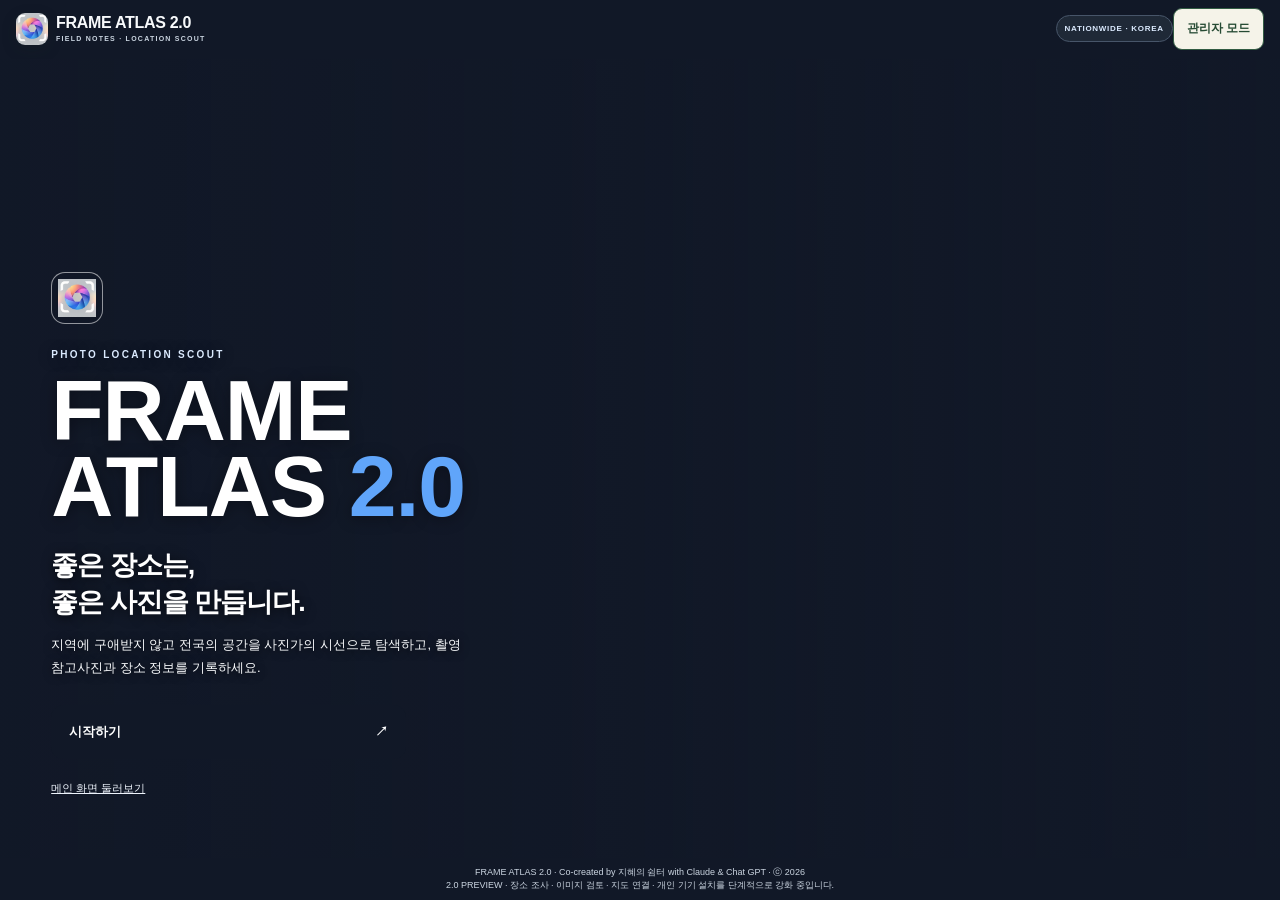
==== v2/index.html @ 1ed964e7 "Bump FRAME ATLAS 2.0 app-shell cache fingerprint" ====
<!doctype html>
<html lang="ko">
<head>
<meta charset="utf-8">
<meta name="viewport" content="width=device-width, initial-scale=1, viewport-fit=cover">
<meta name="theme-color" content="#192a21">
<meta name="description" content="전국 17개 시·도 전문 사진 촬영 장소, 대형 스튜디오·공연장·건축·영상 로케이션 탐색.">
<meta name="app-build" content="20261017-122">
<meta name="mobile-web-app-capable" content="yes">
<meta name="apple-mobile-web-app-capable" content="yes">
<meta name="apple-mobile-web-app-title" content="FRAME ATLAS">
<meta name="apple-mobile-web-app-status-bar-style" content="black-translucent">
<meta name="format-detection" content="telephone=no">
<title>FRAME ATLAS 2.0 · PHOTO LOCATION SCOUT</title>
<link rel="manifest" href="manifest.webmanifest?v=20261017-122">
<link rel="icon" type="image/png" href="icons/atlas-icon-512-20261015-64.png?v=20261017-122">
<link rel="apple-touch-icon" sizes="180x180" href="icons/atlas-icon-180-20261015-64.png?v=20261017-122">
<link rel="preconnect" href="https://cdn.jsdelivr.net"><link rel="stylesheet" href="https://cdn.jsdelivr.net/gh/orioncactus/pretendard/dist/web/static/pretendard.css"><link rel="stylesheet" href="assets/app.css?v=20261017-122">

</head>
<body data-app-view="welcome">
<div class="wrap">
 <header class="head">
  <a class="brandlock" href="#welcome" id="brandHomeBtn" aria-label="FRAME ATLAS 시작 화면">
   <img class="brand-icon" src="icons/atlas-icon-512-20261015-64.png?v=20261017-122" alt="">
   <span class="brand">FRAME ATLAS 2.0 <small>FIELD NOTES · LOCATION SCOUT</small></span>
  </a>
  <div class="head-actions">
   <span class="pill">NATIONWIDE · KOREA</span>
   <button class="btn admin-mode-toggle" id="adminModeBtn" type="button">관리자 모드</button><button class="btn install-btn" id="installAppBtn" type="button">홈 화면에 추가</button>
  </div>
 </header>
<nav class="app-nav" id="appNav" aria-label="주요 화면">
  <button type="button" data-nav-view="home"><span class="nav-icon">⌂</span><span>홈</span></button>
  <button type="button" data-nav-view="map"><span class="nav-icon">⌖</span><span>지도</span></button>
  <button type="button" data-nav-view="favorites"><span class="nav-icon">♡</span><span>저장</span></button>
  <button type="button" data-nav-view="more"><span class="nav-icon">•••</span><span>더보기</span></button>
 </nav>
 
 <section id="homeView" class="landing-view" hidden>
  <div class="landing-eyebrow"><span>FIELD GUIDE / KOREA</span><span>FRAME ATLAS · 2.0</span></div>
  <section class="landing-hero">
   <img id="landingHeroImage" class="landing-hero-photo" data-image-fallback="true" src="" alt="전국 촬영 장소 참고사진">
   <div class="landing-hero-shade"></div>
   <div class="landing-hero-content">
    <div class="landing-kicker"><span class="landing-kicker-dot"></span> PHOTO LOCATION SCOUT</div>
    <h1>좋은 장면은<br>좋은 장소에서 시작됩니다.</h1>
    <p>건축의 선과 빛, 오래된 거리의 질감, 자연이 만드는 여백까지.<br>촬영을 위한 장소와 실제 공간의 사진을 한곳에 모았습니다.</p>
    <div class="landing-hero-actions">
     <button class="landing-primary" id="startBrowseBtn" type="button">촬영 장소 탐색 시작 <span>↗</span></button>
     <button class="landing-secondary" id="homeMapBtn" type="button">장소 지도 열기 <span>⌖</span></button>
    </div>
    <div class="landing-metrics">
     <div><b id="homeCountPlaces">33</b><span>활성 장소</span></div>
     <div><b id="homeCountPhotos">33</b><span>사진 참고자료 있음</span></div>
     <div><b id="homeCountReviewQueue">14</b><span>검토 대기 후보</span></div>
    </div>
   </div>
   <div class="landing-image-caption"><span>01 / SELECTED LOCATION</span><b id="landingHeroCaption">LOCATION ARCHIVE</b></div>
  </section>
  <section class="landing-search-panel">
   <div class="landing-search-copy"><span>START YOUR SCOUT</span><b>어떤 장소를 찾고 계신가요?</b><small>장소명, 지역 또는 촬영 분위기로 찾아보세요.</small></div>
   <div class="landing-search-control"><input id="homeSearchInput" type="search" placeholder="예: 산업건축, 야간, 자연광, 성수동"><button id="homeSearchBtn" type="button">검색 <span>→</span></button></div>
   <div class="landing-region-shortcuts"><button type="button" data-home-region="">전체</button><button type="button" data-home-region="서울">서울</button><button type="button" data-home-region="경기">경기</button><button type="button" data-home-region="인천">인천</button><button type="button" data-home-region="부산">부산</button><button type="button" data-home-region="대구">대구</button><button type="button" data-home-region="대전">대전</button><button type="button" data-home-region="광주">광주</button><button type="button" data-home-region="울산">울산</button><button type="button" data-home-region="세종">세종</button><button type="button" data-home-region="강원">강원</button><button type="button" data-home-region="충북">충북</button><button type="button" data-home-region="충남">충남</button><button type="button" data-home-region="전북">전북</button><button type="button" data-home-region="전남">전남</button><button type="button" data-home-region="경북">경북</button><button type="button" data-home-region="경남">경남</button><button type="button" data-home-region="제주">제주</button></div><div class="landing-add-place-wrap"><button class="btn primary" id="homeAddPlaceBtn" type="button">＋ 장소 신규 등록</button><small>새 장소를 등록한 뒤 상세 항목·사진·출처를 직접 입력할 수 있습니다.</small></div>
  </section>
   <div id="localDraftNotice" class="notice local-draft-notice" role="status" aria-live="polite" hidden></div>
   <section id="newlyAddedSection" class="newly-added-section" aria-labelledby="newlyAddedTitle">
  <div class="newly-added-head"><div><span class="newly-added-kicker">LATEST LOCATIONS</span><h2 id="newlyAddedTitle">새로 추가된 장소</h2><p>최근 등록 순으로 최대 6곳만 표시합니다. 새 장소가 추가되면 가장 오래된 항목은 이 영역에서 자동으로 밀려납니다.</p></div><span class="newly-added-count" id="newlyAddedCount">0곳</span></div>
  <div id="newlyAddedGrid" class="newly-added-grid"><div class="newly-added-empty">새로 등록된 장소를 불러오는 중입니다.</div></div>
 </section>
  <section class="landing-feature-section">
   <div class="landing-section-head"><div><span class="landing-section-kicker">CURATED FOR PHOTOGRAPHY</span><h2>전체 촬영 장소 <span id="homeFeaturedCount">33</span></h2><p>추천순으로 정렬된 모든 등록 장소입니다. 관광 순위가 아니라 사진의 구도와 공간적 개성을 기준으로 선별했습니다.</p></div><button id="seeAllPlacesBtn" type="button">전체 장소 보기 <span>↗</span></button></div>
   <div id="homeFeaturedGrid" class="landing-feature-grid"><div class="landing-empty">장소 사진을 불러오는 중입니다…</div></div>
  </section>
  <section class="home-all-section" id="homeAllLocations">
   <div class="landing-section-head"><div><span class="landing-section-kicker">FULL LOCATION ARCHIVE</span><h2>전체 촬영 장소 <span id="homeAllPlaceCount">33</span></h2><p>추천 장소 외의 등록 장소도 사진을 보고 바로 열어볼 수 있습니다.</p></div><button id="homeAllPlacesBtn" type="button">전체 목록에서 찾기 <span>↗</span></button></div>
   <div class="home-all-controls"><input id="homeAllSearchInput" type="search" class="field" placeholder="여러 검색어: 예) 벽돌 자연광 레트로"><select id="homeAllRegionFilter" class="field" aria-label="전체 장소 지역 필터"><option value="">전국 전체</option><option>서울</option><option>경기</option><option>인천</option></select><select id="homeAllCategoryFilter" class="field" aria-label="전체 장소 공간 유형"><option value="">모든 공간 유형</option><option value="실내">실내</option><option value="실외">실외</option><option value="건축">건축·공간</option><option value="자연">자연·야외</option><option value="스튜디오">스튜디오·공연장</option></select><select id="homeAllMoodFilter" class="field" aria-label="전체 장소 촬영 분위기"><option value="">모든 촬영 분위기</option><option value="자연광">자연광</option><option value="산업적">산업적</option><option value="레트로">레트로</option><option value="미니멀">미니멀</option><option value="도시적">도시적</option><option value="야간">야간</option><option value="드라마틱">드라마틱</option></select></div>
   <div id="homeAllPlacesGrid" class="home-all-places-grid"><div class="landing-empty">전체 장소 목록을 불러오는 중입니다…</div></div>
  </section>
  <section class="curation-review-section">
   <details id="curationReviewDetails">
    <summary><span><b>장소 후보 검토 대기</b><small>사진·장소 일치가 확인되지 않아 일반 추천 목록에서 잠정 보류한 기록</small></span><span class="review-count"><b id="reviewQueueCount">14</b>건 <span>＋</span></span></summary>
    <p class="review-queue-intro">아래 장소는 삭제하지 않고 별도 보관했습니다. 실제 장소와 일치하는 사진, 예술적·디자인적 구도, 촬영 가능한 범위를 확인한 뒤 활성 장소로 다시 등록합니다. 검토 대기 항목은 활성 장소 수와 랜덤 대표사진에서 제외됩니다.</p>
    <div id="reviewQueueGrid" class="review-queue-grid"><div class="landing-empty">검토 대기 목록을 불러오는 중입니다…</div></div>
   </details>
  </section>
  <div class="landing-bottomline"><span>FRAME ATLAS / FIELD NOTES</span><span>NATIONWIDE · KOREA</span></div>
 </section>
 <section id="workspaceView" hidden>
  <div class="worktopline-spacer"></div>
<section class="intro catalog-intro">
  <div class="intro-copy">
   <p class="eyebrow">LOCATION ARCHIVE / FIELD SCOUTING</p>
   <h1 id="workspaceTitle">촬영 장소 아카이브</h1>
   <p>실제 장소 사진과 촬영 관점의 정보를 살펴보고, 가장 적합한 사진을 직접 선택하세요.</p>
   <div class="hero-tags"><span>SEOUL</span><span>GYEONGGI</span><span>INCHEON</span><span>INDOOR / OUTDOOR</span></div>
  </div>
  <div class="stats">
   <div class="stat"><b id="countAll">0</b><span>장소 후보</span></div>
   <div class="stat"><b id="countNoImage">0</b><span>대표사진 선택 필요</span></div>
   <div class="stat"><b id="countReview">0</b><span>대체 사진 후보</span></div>
  </div>
 </section>
 


 <div class="notice"><span class="notice-mark">◎</span><div><b>장소 사진 우선</b><br>목록의 사진은 실제 촬영 장소를 파악하기 위한 참고 이미지입니다. 사진 속 건축 형태·간판·주변 구조가 등록 장소와 일치하는지 확인하고, 맞지 않으면 다른 후보로 바꾸세요.</div></div>
 <div class="worktopline"><button class="btn home-return" id="goHomeBtn" type="button">← 메인 화면</button><span>PHOTO LOCATION WORKSPACE <i>LOCATION ARCHIVE</i></span><span id="saveStatus" class="tagline">불러오는 중…</span></div>
 <div class="workspace-admin-entry"><span id="adminModeState" class="tagline">편집·사진등록·삭제·게시 기능은 잠겨 있습니다.</span></div>
 <section id="adminPanel" class="admin-panel" hidden>
  <div class="admin-panel-head"><div><b>관리자 작업 도구</b><small>일반 사용 화면에서는 숨겨집니다. 수정·삭제·사진 등록·게시가 필요할 때만 사용하세요.</small></div><span class="admin-mode-status">PASSWORD LOCK</span></div>
  <div class="admin-primary-tools">
   <div><button class="btn primary" id="addPlaceBtn" type="button">＋ 새 장소 등록</button><small>기존 상세 항목 형식의 입력 화면을 엽니다.</small></div>
   <div><button class="btn" id="nextUnphotographedBtn" type="button">사진 확인이 필요한 장소</button><small>대표사진 후보를 확인해야 하는 장소로 이동합니다.</small></div>
   <div><button class="btn" id="exportBtn" type="button">안전 백업 내보내기</button><small>현재 기기의 카탈로그를 JSON 파일로 저장합니다.</small></div>
   <div><button class="btn orange" id="publishBtn" type="button">GitHub 동기화·게시</button><small>다른 기기의 추가·수정 자료와 병합해 공통 카탈로그에 저장합니다.</small></div>
  </div>
  <details class="admin-advanced-tools">
   <summary>고급 도구 (사진 일괄 검색 · 백업 가져오기 · 기본자료 다시 읽기)</summary>
   <p class="tiny">일괄 검색은 외부 이미지 후보를 수집하며 즉시 대표사진으로 승인하지 않습니다. 백업 가져오기와 기본자료 다시 읽기는 현재 기기 자료를 바꿀 수 있습니다.</p>
   <div class="toolbar">
    <button class="btn" id="batchSearchA" type="button">A급 장소 사진 일괄검색</button>
    <button class="btn" id="batchSearchAll" type="button">전체 장소 사진 일괄검색</button>
    <label class="btn filelabel">JSON 백업 가져오기<input id="importInput" type="file" accept=".json,application/json"></label>
    <button class="btn" id="reloadBtn" type="button">배포된 기본자료 다시 읽기</button>
   </div>
  </details>
  <div id="batchStatus" class="statusbar hidden"></div>
 </section>
 <div class="searchbar">
  <div class="filters">
   <input id="query" class="field" placeholder="여러 검색어를 띄어쓰기: 벽돌 자연광 레트로">
   <select id="regionFilter" class="field"><option value="">전국 전체</option><option>서울</option><option>경기</option><option>인천</option></select>
   <select id="categoryFilter" class="field" aria-label="촬영 공간 유형"><option value="">모든 공간 유형</option><option value="실내">실내</option><option value="실외">실외</option><option value="건축">건축·공간</option><option value="자연">자연·야외</option><option value="스튜디오">스튜디오·공연장</option></select>
   <select id="moodFilter" class="field" aria-label="촬영 분위기"><option value="">모든 촬영 분위기</option><option value="자연광">자연광</option><option value="산업적">산업적</option><option value="레트로">레트로</option><option value="미니멀">미니멀</option><option value="도시적">도시적</option><option value="야간">야간</option><option value="드라마틱">드라마틱</option></select>
   <select id="imageFilter" class="field"><option value="">모든 사진 상태</option><option value="none">사진 없음</option><option value="review">다른 사진 후보 있음</option><option value="ready">대표사진 선택됨</option></select>
  </div>
 </div>
 <main class="workspace">
  <section class="panel">
   <div class="panelhead"><h2>장소 후보 목록</h2><span id="listCount">0곳</span></div>
   <div id="placeList" class="list"><div class="empty">장소자료를 불러오는 중입니다.</div></div>
  </section>
  <section class="panel">
   <div class="panelhead"><h2>장소 정보 · 이미지 연구</h2><span id="selectedMeta">장소를 선택하세요</span></div>
   <div id="detail" class="detail"><div class="empty">장소를 선택하면 대표사진 변경과 지도·촬영 정보를 확인할 수 있습니다.</div></div>
  </section>
 </main>

 </section>
 
 
 <section id="welcomeView" class="welcome-screen" hidden>
  <div class="welcome-photo-layer"><img id="welcomeHeroImage" data-image-fallback="true" src="" alt="" referrerpolicy="no-referrer"><div class="welcome-photo-shade"></div></div>
  <div class="welcome-content"><div class="welcome-logo-mark" aria-label="FRAME ATLAS 아이콘"><img src="icons/atlas-icon-512-20261015-64.png?v=20261017-122" alt=""></div><p class="welcome-kicker">PHOTO LOCATION SCOUT</p><h1>FRAME<br>ATLAS <span>2.0</span></h1><p class="welcome-tagline">좋은 장소는,<br>좋은 사진을 만듭니다.</p><p class="welcome-copy">지역에 구애받지 않고 전국의 공간을 사진가의 시선으로 탐색하고, 촬영 참고사진과 장소 정보를 기록하세요.</p><button class="welcome-start" id="welcomeStartBtn" type="button">시작하기 <span>↗</span></button><button class="welcome-secondary" id="welcomeHomeBtn" type="button">메인 화면 둘러보기</button></div>
 </section>
 <section id="mapView" class="app-screen" hidden>
  <div class="screen-heading"><div><p class="eyebrow">EXPLORE / NAVIGATION</p><h1>지도 보기</h1><p>장소를 선택하면 해당 장소의 지도 검색으로 이동합니다.</p></div><span class="screen-count" id="mapCount">34곳</span></div>
  <div class="screen-filter-row"><select id="mapRegionFilter" class="field" aria-label="지도 지역 필터"><option value="">전국 전체</option><option>서울</option><option>경기</option><option>인천</option></select><select id="mapAccessFilter" class="field" aria-label="촬영 조건 필터"><option value="">모든 장소</option><option value="verified">촬영 조건 근거 있음</option><option value="unknown">사전 확인 필요</option><option value="closed">운영 종료·휴관 확인</option></select></div>
  <div class="map-layout"><div class="map-frame-wrap"><div id="mapFrame" class="map-choose-panel"><div class="map-choose-mark">⌖</div><b>지도 서비스 선택</b><p>지도는 새 팝업에서 네이버 지도 또는 티맵으로 엽니다.</p><div class="map-choose-actions"><button type="button" class="btn primary" id="mapScreenMapBtn">지도 보기</button><button type="button" class="btn orange" id="mapScreenRouteBtn">길찾기</button></div></div><div class="map-frame-caption"><b id="mapPlaceTitle">전국 촬영 장소</b><span id="mapPlaceCaption">목록에서 장소를 선택하세요.</span></div></div><aside class="map-place-panel"><div class="panelhead"><h2>지도에서 확인할 장소</h2><span id="mapListCount">42곳</span></div><div id="mapPlaceList" class="map-place-list"></div></aside></div>
 </section>
 <section id="photosView" class="app-screen" hidden>
  <div class="screen-heading"><div><p class="eyebrow">PHOTO CANDIDATES / REVIEW</p><h1>사진 후보</h1><p>장소별 사진을 비교하고, 실제 장소와 맞는 사진을 대표사진으로 지정하세요.</p></div><span class="screen-count" id="photoCandidateCount">0장</span></div>
<div class="photo-category-tabs" role="group" aria-label="사진 종류"><button type="button" data-photo-category="all" class="active" aria-pressed="true">전체</button><button type="button" data-photo-category="portrait" aria-pressed="false">인물</button><button type="button" data-photo-category="landscape" aria-pressed="false">풍경</button><button type="button" data-photo-category="architecture" aria-pressed="false">건축</button></div>
  <div class="screen-filter-row"><input id="photosSearchInput" class="field" type="search" placeholder="장소명·지역·사진 설명 검색"><select id="photosMatchFilter" class="field" aria-label="사진 일치 필터"><option value="">모든 후보</option><option value="confirmed">장소 일치 확인됨</option><option value="unverified">일치 여부 확인 필요</option><option value="mismatch">다른 장소 사진</option></select></div>
  <div id="photosGrid" class="photos-grid"><div class="landing-empty">사진 후보를 불러오는 중입니다…</div></div>
 </section>
 <section id="analysisView" class="app-screen" hidden>
  <div class="screen-heading"><div><p class="eyebrow">SCOUTING SCORE / ANALYSIS</p><h1>촬영 분석</h1><p>관광 인지도가 아니라 조형성·구도·빛·에디토리얼 활용도를 기준으로 비교합니다.</p></div><span class="screen-count" id="analysisCount">34곳</span></div>
  <div class="screen-filter-row"><input id="analysisSearchInput" class="field" type="search" placeholder="장소명·지역 검색"><select id="analysisRegionFilter" class="field" aria-label="분석 지역 필터"><option value="">모든 지역</option><option>서울</option><option>경기</option><option>인천</option></select></div><div id="analysisGrid" class="analysis-grid"></div>
 </section>
 <section id="moreView" class="app-screen" hidden>
  <div class="more-profile"><div class="more-avatar">FA</div><div><p class="eyebrow">YOUR FIELD ATLAS</p><h1>FRAME ATLAS</h1><p>사진으로 만나는 특별한 공간</p></div><span class="more-premium">PERSONAL</span></div>
  <div class="screen-heading more-heading"><div><p class="eyebrow">LIBRARY / SETTINGS</p><h2>마이페이지</h2><p>저장한 장소, 사진 후보와 백업을 관리합니다.</p></div></div>
  <div class="more-menu-grid">
   <button type="button" data-more-action="archive"><span class="more-icon">▤</span><span><b>전체 촬영 장소</b><small>등록된 장소 탐색</small></span><span class="more-arrow">›</span></button>
   <button type="button" data-more-action="favorites"><span class="more-icon">♡</span><span><b>내 저장 장소</b><small><span id="moreFavoriteCount">0</span>곳 즐겨찾기</small></span><span class="more-arrow">›</span></button>
   <button type="button" data-more-action="analysis"><span class="more-icon">◌</span><span><b>촬영 분석</b><small>사진적 잠재력 비교</small></span><span class="more-arrow">›</span></button>
   <button type="button" data-more-action="photos"><span class="more-icon">▧</span><span><b>내 갤러리</b><small>사진 후보 선택·교체·삭제</small></span><span class="more-arrow">›</span></button>
   <button type="button" data-more-action="export"><span class="more-icon">⇩</span><span><b>백업 내보내기</b><small>현재 카탈로그 JSON 저장</small></span><span class="more-arrow">›</span></button>
   <button type="button" data-more-action="import"><span class="more-icon">⇧</span><span><b>백업 가져오기</b><small>JSON 백업 불러오기</small></span><span class="more-arrow">›</span></button>
   <button type="button" data-more-action="settings"><span class="more-icon">⚙</span><span><b>설정</b><small>설치 및 기본자료 다시 읽기</small></span><span class="more-arrow">›</span></button>
   <button type="button" data-more-action="welcome"><span class="more-icon">▢</span><span><b>앱 소개</b><small>시작 화면 열기</small></span><span class="more-arrow">›</span></button>
   <a href="./USER_MANUAL_KO.html?v=20261017-122" target="_blank" rel="noopener noreferrer"><span class="manual-menu-icon">?</span><span class="manual-menu-text"><b>사용자 매뉴얼</b><small>화면별 사용법·백업·문제 해결</small></span><span class="more-arrow">›</span></a>
  </div>
  <div class="more-banner"><b>좋은 장면은,<br>좋은 장소에서 시작됩니다.</b><span>FRAME ATLAS · SEOUL / GYEONGGI / INCHEON</span></div>
 </section>
 <div class="floating-actions" aria-label="빠른 페이지 이동">
  <button id="backToArchiveBtn" class="floating-archive-btn" type="button" hidden><span aria-hidden="true">←</span> 2.0 전체 장소 목록으로 돌아가기</button>
  <button id="scrollTopBtn" class="floating-top-btn" type="button" aria-label="맨 위로" title="맨 위로" hidden><span aria-hidden="true">↑</span><small>맨 위로</small></button>
 </div>
<dialog id="mapLinksDialog" class="map-links-dialog" aria-labelledby="mapLinksHeading">
  <button id="closeMapLinksDialogBtn" class="dialog-close-x" type="button" aria-label="닫기" title="닫기">×</button><div class="dialog-kicker">NAVIGATION OPTIONS</div><h2 id="mapLinksHeading">지도 서비스 선택</h2><p id="mapLinksAddress" class="dialog-lead"></p>
  <div class="map-link-options">
   <a id="mapNaverMapLink" class="map-option" href="#" target="_blank" rel="noopener noreferrer"><span class="map-option-icon">N</span><span><b>네이버 지도</b><small>장소 위치·주변 환경 확인</small></span><span class="map-option-arrow">↗</span></a>
   <a id="mapNaverRouteLink" class="map-option" href="#" target="_blank" rel="noopener noreferrer"><span class="map-option-icon">N</span><span><b>네이버 길찾기</b><small>목적지 검색 후 이동 경로 확인</small></span><span class="map-option-arrow">↗</span></a>
   <a id="mapTmapLink" class="map-option" href="tmap://search" rel="noopener"><span class="map-option-icon tmap">T</span><span><b>티맵</b><small>앱에서 장소 검색·길찾기</small></span><span class="map-option-arrow">↗</span></a>
  </div><p id="mapLinksNote" class="searchnote">실제 촬영 구간과 접근 가능한 출입구를 확인하세요.</p>
 </dialog>
 <dialog id="installDialog" class="install-dialog">
  <div class="dialog-kicker">YOUR FIELD ATLAS</div>
  <h2>FRAME ATLAS를 홈 화면에 추가</h2>
  <p class="dialog-lead">브라우저 주소를 매번 입력하지 않고 아이콘으로 바로 열 수 있습니다.</p>
  <div class="install-steps">
   <section><b>iPhone · Safari</b><ol><li>화면의 <b>공유</b> 아이콘을 누릅니다.</li><li><b>홈 화면에 추가</b>를 선택합니다.</li><li>이름을 확인하고 오른쪽 위 <b>추가</b>를 누릅니다.</li></ol><p class="tiny">공유 메뉴에 항목이 없으면 Safari에서 이 페이지를 직접 여세요.</p></section>
   <section><b>Android · Chrome</b><ol><li>오른쪽 위 <b>⋮</b> 메뉴를 엽니다.</li><li><b>앱 설치</b> 또는 <b>홈 화면에 추가</b>를 선택합니다.</li><li>안내에 따라 추가합니다.</li></ol></section>
  </div>
  <div class="toolbar"><button class="btn primary" type="button" id="closeInstallDialogBtn">확인</button></div>
 </dialog>
 <dialog id="adminModeDialog" class="admin-mode-dialog">
 <div class="dialog-kicker">ADMIN / EDIT MODE</div><h2>관리자 모드</h2>
 <p class="dialog-lead" id="adminModeDescription">비밀번호를 입력하세요.</p><p class="tiny">이 잠금은 실수 방지를 위한 브라우저 내부 기능입니다. 정적 GitHub Pages 자체의 서버 로그인은 아니며, 공개 데이터의 실제 게시에는 GitHub 토큰 권한이 별도로 필요합니다.</p>
 <label>관리자 비밀번호<input id="adminPasswordInput" type="password" autocomplete="current-password" placeholder="8자 이상" /></label>
 <label id="adminPasswordConfirmLabel">비밀번호 확인<input id="adminPasswordConfirm" type="password" autocomplete="new-password" placeholder="같은 비밀번호를 다시 입력" /></label>
 <p id="adminModeMessage" class="statusbar warn" hidden></p>
 <div class="toolbar"><button class="btn" type="button" id="adminModeCancelBtn">취소</button><button class="btn primary" type="button" id="adminModeConfirmBtn">잠금 해제</button></div>
</dialog>
<dialog id="publishDialog"><h2>GitHub 동기화·게시</h2><p>게시 직전에 GitHub의 최신 카탈로그를 읽고, 이 기기에서 추가한 장소와 다른 기기에서 추가한 장소를 합칩니다. 서로 다른 항목의 수정은 병합하고, 같은 항목을 양쪽에서 다르게 수정했으면 덮어쓰지 않고 멈춰 알려줍니다.</p><div class="statusbar warn">GitHub 토큰은 casio8000/FRAME_ATLAS 저장소 하나에만 Contents 읽기/쓰기 권한을 부여한 토큰을 사용하세요. 개인 기기에서만 사용하고, 아래 선택란을 체크하면 이 기기에만 암호 없이 저장됩니다. 공용 PC에서는 체크하지 마세요.</div><label>GitHub 토큰<input type="password" id="publishToken" autocomplete="off" spellcheck="false" placeholder="github_pat_..." /></label><label class="remember-token-option"><input type="checkbox" id="rememberPublishToken"> 이 기기에 GitHub 토큰 기억하기 (본인 기기에서만)</label><div id="publishStatus" class="statusbar hidden"></div><div class="toolbar"><button type="button" class="btn" id="cancelPublishBtn">취소</button><button type="button" class="btn primary" id="confirmPublishBtn">동기화 시작</button></div></dialog>
 <footer class="footer">FRAME ATLAS 2.0 · Co-created by 지혜의 쉼터 with Claude &amp; Chat GPT · ⓒ 2026<br>2.0 PREVIEW · 장소 조사 · 이미지 검토 · 지도 연결 · 개인 기기 설치를 단계적으로 강화 중입니다.</footer>
</div>
<script defer src="assets/app.js?v=20261017-122"></script>
</body>
</html>
---- v2/assets/app.css ----
:root{--bg:#f3f2ec;--card:#fff;--ink:#202820;--muted:#70786e;--line:#dedfd6;--dark:#1d2922;--accent:#e95b3c;--green:#315b42;--soft:#e8eadf;--warn:#fff0d6}
*{box-sizing:border-box}body{margin:0;background:var(--bg);color:var(--ink);font-family:system-ui,-apple-system,"Noto Sans KR",sans-serif}button,input,select,textarea{font:inherit}button,a{cursor:pointer}a{color:inherit}.wrap{max-width:1540px;margin:auto;padding:22px}.head{display:flex;align-items:center;justify-content:space-between;gap:16px;margin-bottom:17px}.brand{font-weight:950;font-size:25px;letter-spacing:-1px}.brand small{display:block;font-size:11px;letter-spacing:2px;color:var(--muted);margin-top:5px}.pill{font-size:11px;font-weight:800;border-radius:999px;padding:6px 9px;background:#e4eadf;color:#315b42}.intro{display:flex;align-items:center;justify-content:space-between;gap:22px;background:#e5e7dd;border-radius:18px;padding:22px 24px;margin-bottom:14px}.intro h1{margin:0 0 7px;font-size:clamp(22px,3vw,32px);letter-spacing:-1.2px}.intro p{margin:0;color:#5c675d;line-height:1.65;font-size:13px}.stats{display:flex;gap:18px;flex-wrap:wrap}.stat b{display:block;font-size:23px}.stat span{display:block;color:#697267;font-size:11px}.toolbar{display:flex;gap:8px;flex-wrap:wrap;margin:12px 0}.btn{border:1px solid var(--line);background:#fff;border-radius:9px;padding:10px 13px;font-size:12px;font-weight:850;color:var(--ink)}.btn.primary{background:var(--dark);border-color:var(--dark);color:#fff}.btn.orange{background:var(--accent);color:white;border-color:var(--accent)}.btn.small{padding:7px 9px;font-size:11px}.btn:disabled{opacity:.45;cursor:not-allowed}.searchbar{display:flex;gap:8px;flex-wrap:wrap;margin:14px 0}.searchbar input{flex:1;min-width:200px}.field,input,select,textarea{border:1px solid var(--line);border-radius:8px;padding:10px;background:white;color:var(--ink);min-width:0;width:100%}.filters{display:grid;grid-template-columns:minmax(180px,1fr) 180px 180px;gap:8px;flex:1}.workspace{display:grid;grid-template-columns:minmax(300px,.92fr) minmax(400px,1.35fr);gap:14px;align-items:start}.panel{background:var(--card);border:1px solid var(--line);border-radius:14px;overflow:hidden}.panelhead{padding:15px 16px;border-bottom:1px solid var(--line);display:flex;align-items:center;justify-content:space-between;gap:10px}.panelhead h2{font-size:15px;margin:0}.panelhead span{font-size:11px;color:var(--muted)}.list{padding:8px;max-height:72vh;overflow:auto}.place{display:grid;grid-template-columns:80px 1fr;gap:11px;padding:10px;border-radius:10px;border:1px solid transparent;cursor:pointer;margin-bottom:4px}.place:hover{background:#f7f7f2}.place.active{border-color:#a2b19e;background:#edf1e8}.thumb{width:80px;height:72px;border-radius:8px;background:#e6e8e0;display:flex;align-items:center;justify-content:center;overflow:hidden;color:#858d80}.thumb img{width:100%;height:100%;object-fit:cover}.place h3{margin:2px 0 6px;font-size:14px}.place p{margin:0 0 6px;font-size:11px;color:var(--muted)}.chips{display:flex;gap:5px;flex-wrap:wrap}.chip{font-size:10px;border-radius:5px;background:#eeeFE8;padding:4px 6px;color:#525c50}.chip.need{background:#fff0d7;color:#8b5a14}.detail{padding:16px}.empty{padding:44px 20px;color:var(--muted);text-align:center}.detailtitle{display:flex;justify-content:space-between;gap:10px;align-items:start}.detailtitle h2{margin:0 0 6px;font-size:24px;letter-spacing:-.7px}.detailtitle p{margin:0;color:var(--muted);font-size:12px}.section{border-top:1px solid var(--line);padding:16px 0}.section h3{font-size:13px;margin:0 0 10px}.sourcegrid{display:grid;grid-template-columns:repeat(4,minmax(0,1fr));gap:7px}.source{display:block;text-decoration:none;padding:10px 6px;border:1px solid var(--line);border-radius:8px;text-align:center;background:#fff;font-size:11px;font-weight:800}.source:hover{border-color:#81917f;background:#f7f8f3}.source small{display:block;font-size:9px;font-weight:500;color:var(--muted);margin-top:4px}.searchnote{font-size:11px;line-height:1.6;color:var(--muted);margin:9px 0 0}.row{display:flex;gap:8px;align-items:center;flex-wrap:wrap}.row>*{flex:1}.split{display:grid;grid-template-columns:1fr 1fr;gap:9px}.catalogform{display:grid;grid-template-columns:1fr 1fr;gap:9px}.catalogform label,.candidateform label{font-size:11px;font-weight:800;color:#535e53;display:block}.catalogform label input,.catalogform label select,.catalogform label textarea,.candidateform label input,.candidateform label select{margin-top:5px}.wide{grid-column:1/-1}.results{display:grid;grid-template-columns:repeat(3,minmax(0,1fr));gap:9px;margin-top:12px}.result{border:1px solid var(--line);border-radius:10px;padding:8px;overflow:hidden;min-width:0}.result img{width:100%;height:120px;object-fit:cover;border-radius:6px;background:#eee}.result .rtitle{font-size:11px;font-weight:850;line-height:1.4;margin:7px 0 4px;overflow-wrap:anywhere}.result .rmeta{font-size:10px;line-height:1.45;color:var(--muted);overflow-wrap:anywhere}.result a{font-size:10px}.candidate{border:1px solid var(--line);border-radius:10px;padding:10px;margin:8px 0}.candidateReview{margin:10px 0;padding:9px;border:1px solid var(--line);border-radius:8px;background:#fafaf6}.candidateReview summary{font-size:11px;font-weight:850;cursor:pointer}.candidateReview .candidateform{margin-top:9px}.candidateReview label{font-size:10px}.candidategrid{display:grid;grid-template-columns:145px 1fr;gap:12px}.candidate img{width:145px;height:120px;object-fit:contain;background:#f2f2ec;border-radius:6px}.candidate h4{margin:0 0 7px;font-size:12px}.candidate p{font-size:11px;line-height:1.5;color:var(--muted);margin:4px 0;overflow-wrap:anywhere}.candidateform{display:grid;grid-template-columns:1fr 1fr;gap:9px}.statusbar{padding:9px 11px;border-radius:8px;background:#f0f2eb;font-size:11px;line-height:1.5;color:#435140;margin:8px 0}.warn{background:var(--warn);color:#775116}.tiny{font-size:10px;color:var(--muted);line-height:1.6}.footer{padding:23px 0;color:#7d847a;font-size:11px;line-height:1.7}.hidden{display:none!important}.filelabel{display:inline-flex;align-items:center;justify-content:center;gap:7px}.filelabel input{display:none}.tagline{font-size:11px;color:var(--muted)}.notice{padding:11px;border:1px solid #e2d7b9;background:#fff7e7;border-radius:9px;font-size:11px;line-height:1.65;margin-bottom:13px}.local-draft-notice{font-size:13px;line-height:1.65;margin:0 0 14px;padding:12px 14px}.local-draft-notice[hidden]{display:none!important} .scorecard{border:1px solid var(--line);background:#fff;border-radius:10px;padding:12px;margin:9px 0}.scoretop{display:flex;align-items:center;justify-content:space-between;gap:12px;margin-bottom:10px}.scoretop b{font-size:13px}.scorenum{font-size:24px;font-weight:950;letter-spacing:-.5px}.scoregrid{display:grid;grid-template-columns:1fr 1fr;gap:9px 14px}.score-item{min-width:0}.score-item>div:first-child{display:flex;justify-content:space-between;gap:6px;font-size:10px;color:var(--muted);margin-bottom:4px}.score-item b{font-size:10px;color:var(--ink)}.score-track{height:5px;background:#eceee7;border-radius:99px;overflow:hidden}.score-track span{display:block;height:100%;background:var(--green);border-radius:99px}.score-foot{font-size:10px;color:var(--muted);line-height:1.55;margin-top:9px}.score-legend{display:flex;gap:7px;flex-wrap:wrap;font-size:10px;color:var(--muted);margin-top:8px}dialog{border:0;border-radius:14px;max-width:min(520px,calc(100% - 24px));width:100%;padding:20px;background:#fff;color:var(--ink);box-shadow:0 20px 70px #0004}dialog::backdrop{background:#1119}dialog h2{margin:0 0 8px;font-size:18px}dialog p{font-size:12px;line-height:1.65;color:var(--muted)}dialog label{display:block;font-size:12px;font-weight:800;margin:12px 0}dialog input{margin-top:6px}
@media(max-width:1050px){.workspace{grid-template-columns:1fr}.list{max-height:420px}.intro{align-items:flex-start;flex-direction:column}.sourcegrid{grid-template-columns:repeat(4,minmax(0,1fr))}}
@media(max-width:620px){.wrap{padding:12px}.head{align-items:flex-start}.brand{font-size:21px}.intro{padding:16px}.stats{gap:14px}.filters{grid-template-columns:1fr 1fr}.filters input{grid-column:1/-1}.sourcegrid{grid-template-columns:repeat(2,minmax(0,1fr))}.results{grid-template-columns:repeat(2,minmax(0,1fr))}.candidategrid{grid-template-columns:1fr}.candidate img{width:100%;height:160px}.catalogform,.candidateform,.split{grid-template-columns:1fr}.detailtitle{display:block}.detailtitle .toolbar{margin-top:10px}.panelhead{padding:12px}.detail{padding:12px}.place{grid-template-columns:68px 1fr}.thumb{width:68px;height:66px}}

/* Premium editorial location-scouting system */
:root{--bg:#efeee6;--card:#fffef9;--ink:#1a2920;--muted:#72776d;--line:#ddded3;--dark:#192a21;--accent:#e85b3c;--green:#55735c;--soft:#e4e7dc;--warn:#fff1da}
html{scroll-behavior:smooth;scroll-padding-top:14px}
body{background:radial-gradient(ellipse at 100% 0%,rgba(232,91,60,.055),transparent 30%),var(--bg);padding-bottom:env(safe-area-inset-bottom)}
.wrap{max-width:1680px;padding:clamp(12px,2.1vw,30px);padding-bottom:calc(clamp(12px,2.1vw,30px) + env(safe-area-inset-bottom))}
.head{padding-bottom:15px;border-bottom:1px solid rgba(26,41,32,.12);margin-bottom:20px}
.brandlock{display:flex;align-items:center;gap:12px;color:inherit;text-decoration:none;min-width:0}
.brand-icon{display:block;width:48px;height:48px;flex:0 0 48px;border-radius:14px;box-shadow:0 5px 16px rgba(25,42,33,.16)}
.brand{font-size:clamp(20px,2.2vw,26px);letter-spacing:-1.1px;line-height:1.05}
.brand small{font-size:10px;letter-spacing:2.1px;font-weight:750;margin-top:7px}
.head-actions{display:flex;align-items:center;justify-content:flex-end;gap:9px;flex-wrap:wrap}
.pill{background:#e0e5d9;color:#314c39;letter-spacing:1px}
.install-btn{min-height:42px;background:var(--card);border-color:#bbc4b8;white-space:nowrap}
.install-btn:before{content:"＋";font-size:15px;line-height:0;margin-right:5px;color:var(--accent)}
.install-btn[hidden]{display:none}
.intro{position:relative;isolation:isolate;overflow:hidden;min-height:230px;align-items:stretch;gap:28px;padding:clamp(22px,3vw,36px);margin-bottom:16px;border-radius:20px;border:1px solid #2c4133;color:#f3efdf;background:radial-gradient(circle at 91% 20%,rgba(232,91,60,.17),transparent 18%),radial-gradient(circle at 78% 112%,rgba(130,159,126,.14),transparent 32%),linear-gradient(115deg,#17271e 0%,#24372a 57%,#2a3b2d 100%);box-shadow:0 13px 30px rgba(24,42,31,.11)}
.intro:after{content:"";position:absolute;z-index:-1;right:19%;top:-55%;width:360px;height:360px;border:1px solid rgba(241,237,222,.09);border-radius:50%;box-shadow:0 0 0 34px rgba(241,237,222,.025),0 0 0 68px rgba(241,237,222,.02)}
.intro-copy{max-width:760px;align-self:center}
.intro .eyebrow{font-size:10px;letter-spacing:2.6px;font-weight:900;color:#ef8a6f;margin:0 0 13px}
.intro h1{font-size:clamp(28px,3.6vw,42px);font-weight:850;line-height:1.14;letter-spacing:-1.8px;margin:0 0 14px;color:#f4f0e3}
.intro p:not(.eyebrow){color:#cbd1c4;font-size:13px;line-height:1.85}
.hero-tags{display:flex;gap:7px;flex-wrap:wrap;margin-top:19px}
.hero-tags span{display:inline-flex;border:1px solid rgba(238,239,223,.18);background:rgba(255,255,255,.035);color:#e5e8dc;border-radius:999px;padding:6px 9px;font-size:9px;letter-spacing:1px;font-weight:800}
.stats{align-self:center;gap:0;border-left:1px solid rgba(243,239,223,.16);padding-left:clamp(15px,2.2vw,30px);flex:0 0 auto}
.stat{min-width:95px;padding:4px 17px 4px 0}
.stat b{font-size:clamp(24px,2.6vw,32px);color:#fff8e8;letter-spacing:-1px}
.stat span{font-size:10px;color:#c7d0c4;line-height:1.5;max-width:90px}
.notice{display:flex;align-items:flex-start;gap:11px;border:1px solid #e1d5bd;background:#f8f1e2;color:#5a4b33;border-radius:12px;padding:12px 14px;font-size:11px;line-height:1.7;margin-bottom:14px}
.notice-mark{display:grid;place-items:center;flex:0 0 22px;width:22px;height:22px;border-radius:50%;background:#e6d5b6;color:#70552c;font-weight:900}
.btn{min-height:40px;padding:10px 13px;border-radius:9px;transition:transform .15s ease,border-color .15s ease,background .15s ease}
.btn:hover:not(:disabled){border-color:#98a596;transform:translateY(-1px)}
.btn.primary{background:#1e3326;border-color:#1e3326}
.btn.orange{background:var(--accent);border-color:var(--accent)}
.field:focus,input:focus,select:focus,textarea:focus,button:focus-visible,a:focus-visible,summary:focus-visible{outline:3px solid rgba(232,91,60,.27);outline-offset:2px}
.panel{border-color:#dedfd5;border-radius:15px;box-shadow:0 4px 14px rgba(30,43,33,.035)}
.panelhead{background:linear-gradient(180deg,#fffefb,#faf9f3)}
.place{position:relative;align-items:center;border-radius:12px;padding:11px;gap:12px;transition:background .15s ease,border-color .15s ease}
.place:hover{background:#f5f5ed}
.place.active{background:#edf1e7;border-color:#92a48f;box-shadow:inset 3px 0 #55735c}
.place:focus-visible{outline:3px solid rgba(232,91,60,.27);outline-offset:1px}
.place .thumb{background:linear-gradient(135deg,#e7e9df,#d7ddd1);font-size:9px;font-weight:900;letter-spacing:1px;text-align:center;line-height:1.5}
.place-chevron{font-size:15px;color:#879384;align-self:start;margin-left:auto}
.chip{line-height:1.25;background:#eff0e8}
.detail{padding:clamp(13px,1.5vw,21px)}
.detailtitle{align-items:center;padding-bottom:14px}
.detailtitle h2{font-size:clamp(21px,2.5vw,28px);letter-spacing:-1px}
.location-actions{display:flex;align-items:center;gap:8px;flex-wrap:wrap;padding:12px 0 15px;margin:0 0 13px;border-bottom:1px solid var(--line)}
.location-actions .btn{display:inline-flex;align-items:center;justify-content:center;text-decoration:none;font-size:12px;min-height:42px}
.location-actions .btn.primary{background:#254330;border-color:#254330}
.location-actions .btn.orange{background:#e85b3c;border-color:#e85b3c}
.map-more{position:relative}
.map-more>summary{list-style:none;cursor:pointer}
.map-more>summary::-webkit-details-marker{display:none}
.map-menu{position:absolute;z-index:25;right:0;top:calc(100% + 7px);width:180px;background:#fffefb;border:1px solid #d9ddd1;border-radius:11px;padding:6px;box-shadow:0 12px 30px rgba(24,42,31,.16)}
.map-menu a{display:block;padding:10px;border-radius:7px;text-decoration:none;font-size:12px;font-weight:800}
.map-menu a:hover{background:#eef1e8}
.map-note{flex:1 1 100%;margin:1px 0 0;font-size:10px;line-height:1.6;color:var(--muted)}
.install-dialog{max-width:min(560px,calc(100% - 24px))}
.dialog-kicker{font-size:10px;font-weight:900;letter-spacing:2.4px;color:var(--accent);margin-bottom:8px}
.install-dialog h2{font-size:23px;letter-spacing:-.7px}
.dialog-lead{font-size:13px}
.install-steps{display:grid;grid-template-columns:1fr 1fr;gap:10px}
.install-steps section{background:#f6f6ef;border:1px solid #e1e3d9;border-radius:12px;padding:12px}
.install-steps section>b{font-size:12px}
.install-steps ol{font-size:11px;line-height:1.8;padding-left:19px;color:#4d574d}
.install-steps .tiny{font-size:10px;line-height:1.6}
@media(max-width:1050px){
 .workspace{grid-template-columns:minmax(0,1fr)}
 .list{max-height:360px}
 .intro{flex-direction:column;gap:23px}
 .intro-copy{max-width:100%}
 .stats{align-self:stretch;display:grid;grid-template-columns:repeat(3,minmax(0,1fr));border-left:0;border-top:1px solid rgba(243,239,223,.16);padding:16px 0 0}
 .stat{min-width:0;padding:0 9px 0 0}
 .sourcegrid{grid-template-columns:repeat(4,minmax(0,1fr))}
 .detailtitle{align-items:flex-start}
}
@media(max-width:620px){
 .wrap{padding:11px;padding-bottom:calc(11px + env(safe-area-inset-bottom))}
 .head{align-items:center;gap:9px}
 .brandlock{gap:9px}
 .brand-icon{width:39px;height:39px;flex-basis:39px;border-radius:11px}
 .brand{font-size:17px;letter-spacing:-.7px}
 .brand small{font-size:8px;letter-spacing:1.25px;margin-top:5px}
 .head-actions{gap:5px}
 .head-actions .pill{display:none}
 .install-btn{font-size:10px;padding:8px 9px;min-height:36px}
 .intro{padding:20px 17px;gap:20px;border-radius:16px;min-height:0}
 .intro h1{font-size:29px;letter-spacing:-1.15px}
 .intro p:not(.eyebrow){font-size:12px}
 .intro:after{right:-36%;top:-18%;width:260px;height:260px}
 .hero-tags{gap:5px;margin-top:15px}
 .hero-tags span{font-size:8px;letter-spacing:.6px;padding:6px 7px}
 .stats{gap:8px;padding-top:14px}
 .stat b{font-size:24px}
 .stat span{font-size:9px;max-width:88px}
 .notice{font-size:10px;padding:10px;gap:8px}
 .toolbar{gap:6px}
 .btn{min-height:42px;padding:10px 11px}
 .filters{grid-template-columns:1fr 1fr;gap:7px}
 .filters input{grid-column:1/-1}
 .filters select{font-size:12px}
 .workspace{gap:12px}
 .panel{border-radius:13px}
 .panelhead{padding:12px}
 .panelhead h2{font-size:14px}
 .list{padding:5px;max-height:42vh}
 .place{grid-template-columns:68px minmax(0,1fr) 12px;gap:9px;padding:9px 7px;align-items:start}
 .place .thumb{width:68px;height:68px;border-radius:8px}
 .place h3{font-size:13px;line-height:1.4}
 .place p{font-size:10px;line-height:1.5}
 .chips{gap:4px}
 .chip{font-size:9px;padding:4px 5px}
 .place-chevron{font-size:13px}
 .detail{padding:12px}
 .detailtitle{display:flex;flex-direction:column;gap:5px;align-items:stretch}
 .detailtitle h2{font-size:23px}
 .detailtitle .toolbar{margin:7px 0 0;justify-content:flex-start}
 .location-actions{gap:6px;padding:11px 0 13px}
 .location-actions>a.btn{flex:1 1 calc(50% - 6px);min-width:0;font-size:11px;padding:10px 8px}
 .map-more{flex:1 1 100%}
 .map-more>summary{width:100%;text-align:center}
 .map-menu{left:0;right:auto;width:min(260px,90vw)}
 .map-note{font-size:10px}
 .section{padding:15px 0}
 .sourcegrid{grid-template-columns:repeat(2,minmax(0,1fr));gap:6px}
 .source{min-height:57px;padding:8px 5px;font-size:11px}
 .source small{font-size:9px}
 .results{grid-template-columns:repeat(2,minmax(0,1fr));gap:7px}
 .result{padding:6px}
 .result img{height:118px}
 .candidategrid{grid-template-columns:1fr;gap:8px}
 .candidate img{height:165px;max-height:35vh}
 .catalogform,.candidateform,.split{grid-template-columns:1fr}
 .catalogform .wide,.candidateform .wide{grid-column:1}
 .row{align-items:stretch}
 .row>.btn{flex:1 1 100%}
 .searchnote{font-size:10px}
 .scoregrid{grid-template-columns:1fr 1fr;gap:8px}
 .install-steps{grid-template-columns:1fr}
 .install-dialog h2{font-size:21px}
 dialog{padding:17px}
}
@media(prefers-reduced-motion:reduce){html{scroll-behavior:auto}*,*::before,*::after{transition:none!important;animation:none!important}}

.chip.closed{background:#f7ded7;color:#8d3326;border:1px solid #e8b8ad}
.map-note{overflow-wrap:anywhere}
.location-actions .btn:active{transform:translateY(1px)}

/* Representative reference photo cards — not a legal/publication approval */
.thumb{position:relative;isolation:isolate}
.thumb img{display:block;position:relative;z-index:0}
.thumb-flag{position:absolute;z-index:2;left:4px;bottom:4px;padding:4px 5px;border-radius:5px;background:rgba(25,42,33,.87);color:#fff9e8;font-size:8px;font-weight:900;letter-spacing:.15px;line-height:1}
.thumb-flag.reference{background:rgba(232,91,60,.94)}
.thumb-flag.approved{background:rgba(36,92,62,.94)}
.thumb-missing{display:none}
.thumb.image-missing img{display:none}
.thumb.image-missing .thumb-flag{display:none}
.thumb.image-missing .thumb-missing{display:flex;position:absolute;inset:0;align-items:center;justify-content:center;text-align:center;padding:5px;color:#6c7369;font-size:8px;font-weight:800}
.reference-hero{display:grid;grid-template-columns:minmax(0,1.15fr) minmax(220px,.85fr);gap:16px;align-items:center}
.reference-photo-wrap{position:relative;min-height:200px;border-radius:13px;overflow:hidden;background:linear-gradient(135deg,#e5e7dd,#d2d9cc)}
.reference-photo-wrap img{display:block;width:100%;height:100%;min-height:240px;max-height:390px;object-fit:cover}
.reference-stamp{position:absolute;left:10px;top:10px;padding:6px 9px;border-radius:6px;background:rgba(25,42,33,.9);color:#fff9e8;font-size:9px;font-weight:900;letter-spacing:.7px}
.reference-missing{display:none}
.reference-photo-wrap.image-missing img,.candidate-image-frame.image-missing img{display:none}
.reference-photo-wrap.image-missing .reference-missing,.candidate-image-frame.image-missing .reference-missing{display:flex;min-height:210px;align-items:center;justify-content:center;padding:16px;color:#667064;font-size:12px;font-weight:800}
.reference-photo-wrap.image-missing .reference-stamp{display:none}
.reference-info{min-width:0;padding:8px 0}
.reference-kicker{font-size:9px;letter-spacing:1.4px;color:var(--accent);font-weight:900;overflow-wrap:anywhere}
.reference-info h3{font-size:19px;letter-spacing:-.5px;margin:8px 0}
.reference-info p{font-size:12px;line-height:1.65;color:#525c51;overflow-wrap:anywhere}
.reference-meta{font-size:10px;line-height:1.65;color:var(--muted);border-top:1px solid var(--line);border-bottom:1px solid var(--line);padding:8px 0;margin:10px 0}
.reference-info .tiny{font-size:10px}
.candidate-image-frame{position:relative;min-width:0;border-radius:6px;overflow:hidden;background:#f2f2ec}
.candidate-image-frame .reference-missing{min-height:120px;text-align:center}
.candidate-image-frame img{position:relative;z-index:1}
.reference-selected{align-self:center;background:#fae6df;color:#8a3d2a}
.approved-photo img{display:block;width:100%;max-height:420px;object-fit:cover;border-radius:12px;background:#e5e7dd}
.photo-caption{display:flex;align-items:center;gap:10px;flex-wrap:wrap;padding:8px 2px 0;font-size:10px;color:var(--muted)}
.photo-caption b{font-size:11px;color:#355640}
@media(max-width:620px){
 .reference-hero{grid-template-columns:1fr;gap:9px}
 .reference-photo-wrap{min-height:170px}
 .reference-photo-wrap img{min-height:190px;max-height:280px}
 .reference-info{padding:1px 2px}
 .reference-info h3{font-size:18px;margin:5px 0}
}

/* Image-loading retry states */
.thumb.proxy-loading:after{content:"사진 불러오는 중";position:absolute;inset:0;display:flex;align-items:center;justify-content:center;text-align:center;padding:4px;color:#6d7569;font-size:8px;font-weight:800;background:linear-gradient(135deg,#e7e9df,#d7ddd1)}
.reference-photo-wrap.proxy-loading:after,.candidate-image-frame.proxy-loading:after{content:"사진 주소를 다시 확인하고 있습니다";position:absolute;z-index:3;inset:0;display:flex;align-items:center;justify-content:center;text-align:center;padding:12px;color:#596559;font-size:11px;font-weight:800;background:rgba(239,238,230,.9)}
.thumb.image-missing:after,.reference-photo-wrap.image-missing:after,.candidate-image-frame.image-missing:after{display:none}

[hidden]{display:none!important}
html{scroll-behavior:smooth}
body{background:#f1f0e9;color:#1b2820}
.wrap{max-width:1760px;padding:clamp(14px,2.2vw,34px)}
.head{position:relative;display:flex;align-items:center;gap:20px;padding:12px 0 18px;margin-bottom:20px;border-bottom:1px solid rgba(24,40,30,.12)}
.brandlock{gap:12px}
.brand-icon{width:44px;height:44px;flex-basis:44px;border-radius:13px}
.brand{font-size:22px;letter-spacing:-.9px}
.brand small{font-size:9px;letter-spacing:1.9px;color:#7b8378}
.head-actions{display:flex;align-items:center;gap:10px;margin-left:auto}
.head-actions .pill{background:#e3e7dc;color:#435845;font-size:9px;letter-spacing:1.2px}
.install-btn{background:transparent;border-color:#cdd2c8;font-size:11px}
.landing-view{padding-bottom:36px}
.landing-eyebrow{display:flex;justify-content:space-between;gap:10px;color:#727b70;font-size:9px;font-weight:900;letter-spacing:1.8px;padding:2px 2px 12px}
.landing-hero{position:relative;isolation:isolate;overflow:hidden;display:flex;align-items:flex-end;min-height:clamp(405px,43vw,560px);border-radius:23px;background:#23372b}
.landing-hero-photo{position:absolute;z-index:-2;inset:0;width:100%;height:100%;object-fit:cover;object-position:center 44%;opacity:.89;transition:opacity .25s}
.landing-hero.image-missing .landing-hero-photo{opacity:0}
.landing-hero-shade{position:absolute;z-index:-1;inset:0;background:linear-gradient(90deg,rgba(12,24,17,.88) 0%,rgba(12,24,17,.65) 43%,rgba(12,24,17,.1) 100%),linear-gradient(0deg,rgba(13,24,18,.56),transparent 37%)}
.landing-hero:after{content:"";position:absolute;right:9%;top:13%;width:clamp(180px,25vw,330px);aspect-ratio:1;border:1px solid rgba(244,241,225,.2);border-radius:50%;box-shadow:0 0 0 28px rgba(244,241,225,.025),0 0 0 58px rgba(244,241,225,.02);pointer-events:none}
.landing-hero-content{position:relative;z-index:2;width:min(800px,100%);padding:clamp(27px,5vw,64px);color:#f6f2e5}
.landing-kicker{display:flex;align-items:center;gap:8px;color:#f0a18a;font-size:10px;font-weight:900;letter-spacing:2.2px}
.landing-kicker-dot{width:7px;height:7px;border-radius:50%;background:#e85b3c;box-shadow:0 0 0 4px rgba(232,91,60,.15)}
.landing-hero h1{font-size:clamp(34px,5.1vw,61px);line-height:1.12;letter-spacing:-2.4px;font-weight:900;color:#f8f3e5;margin:19px 0 17px}
.landing-hero-content>p{font-size:clamp(12px,1.2vw,15px);line-height:1.95;color:#d4dacd;margin:0}
.landing-hero-actions{display:flex;gap:10px;flex-wrap:wrap;margin-top:26px}
.landing-primary,.landing-secondary{display:inline-flex;align-items:center;justify-content:center;gap:18px;border-radius:8px;padding:14px 17px;font-weight:900;font-size:12px;min-height:47px}
.landing-primary{border:1px solid #e85b3c;background:#e85b3c;color:white}
.landing-primary span{font-size:18px;line-height:10px}
.landing-secondary{background:rgba(255,255,255,.07);border:1px solid rgba(244,241,225,.35);color:#f8f3e5}
.landing-secondary span{font-size:18px}
.landing-metrics{display:flex;gap:0;border-top:1px solid rgba(245,242,226,.22);margin-top:31px;padding-top:17px;max-width:480px}
.landing-metrics>div{padding:0 23px;border-left:1px solid rgba(245,242,226,.2)}
.landing-metrics>div:first-child{padding-left:0;border-left:0}
.landing-metrics b{display:block;font-size:25px;font-weight:850;letter-spacing:-.8px;color:#fff8e8}
.landing-metrics span{display:block;margin-top:2px;font-size:10px;color:#cad1c4}
.landing-image-caption{position:absolute;z-index:2;right:18px;bottom:18px;display:flex;align-items:center;gap:12px;background:rgba(15,28,20,.7);border:1px solid rgba(255,255,255,.15);padding:8px 11px;border-radius:7px;color:#e9eddf;font-size:9px;letter-spacing:.8px}
.landing-image-caption span{color:#f0a18a}
.landing-image-caption b{font-size:10px;letter-spacing:.5px}
.landing-search-panel{display:grid;grid-template-columns:minmax(210px,.8fr) minmax(260px,1.25fr) auto;align-items:center;gap:17px;background:#fffefa;border:1px solid #deded4;border-radius:15px;padding:18px 20px;margin:16px 0 34px;box-shadow:0 5px 18px rgba(31,42,31,.035)}
.landing-search-copy>span{display:block;font-size:9px;letter-spacing:1.8px;font-weight:900;color:#d45b40}
.landing-search-copy>b{display:block;font-size:16px;letter-spacing:-.4px;margin-top:4px}
.landing-search-copy>small{display:block;font-size:10px;color:#858b80;margin-top:4px}
.landing-search-control{display:flex;gap:8px}
.landing-search-control input{min-height:45px;background:#f8f8f2;border-color:#e1e2d8;border-radius:8px;font-size:12px;padding:11px 13px}
.landing-search-control button{flex:0 0 auto;display:flex;align-items:center;gap:18px;background:#203629;color:white;border:1px solid #203629;border-radius:8px;padding:0 15px;font-size:12px;font-weight:900}
.landing-search-control button span{font-size:17px}
.landing-region-shortcuts{display:flex;gap:6px;flex-wrap:wrap}
.landing-region-shortcuts button{background:#f7f7f1;border:1px solid #e2e3d9;border-radius:7px;padding:9px 11px;font-size:11px;font-weight:800;color:#536050}
.landing-region-shortcuts button:hover{background:#eaf0e6;border-color:#a6b5a2}
.landing-section-head{display:flex;justify-content:space-between;align-items:flex-end;gap:16px;margin:0 0 15px}
.landing-section-kicker{font-size:9px;color:#d45b40;font-weight:900;letter-spacing:1.9px}
.landing-section-head h2{font-size:clamp(22px,2.6vw,30px);font-weight:900;letter-spacing:-1px;margin:5px 0 4px}
.landing-section-head p{font-size:11px;color:#777f74;margin:0}
.landing-section-head>button{display:flex;gap:12px;align-items:center;border:1px solid #d9dcd2;background:transparent;border-radius:8px;padding:11px 13px;font-size:11px;font-weight:900;color:#344739;white-space:nowrap}
.landing-section-head>button span{font-size:16px}
.landing-feature-grid{display:grid;grid-template-columns:repeat(3,minmax(0,1fr));gap:15px}
.scout-feature-card{display:block;min-width:0;padding:0;text-align:left;border:1px solid #dedfd6;border-radius:13px;overflow:hidden;background:#fffefa;color:#1b2820;transition:transform .18s ease,box-shadow .18s ease,border-color .18s ease}
.scout-feature-card:hover{transform:translateY(-3px);box-shadow:0 13px 28px rgba(31,42,31,.09);border-color:#b5c0b0}
.scout-feature-image{position:relative;display:block;isolation:isolate;height:clamp(160px,17vw,235px);overflow:hidden;background:linear-gradient(135deg,#e5e7dc,#c9d1c4)}
.scout-feature-image img{position:relative;z-index:0;display:block;width:100%;height:100%;object-fit:cover;transition:transform .45s ease}
.scout-feature-card:hover .scout-feature-image img{transform:scale(1.035)}
.scout-feature-image:after{content:"";position:absolute;inset:30% 0 0;background:linear-gradient(transparent,rgba(19,30,21,.25));pointer-events:none}
.featured-photo-label{position:absolute;z-index:3;left:10px;bottom:10px;background:rgba(23,41,29,.83);color:#fff9e9;font-size:9px;font-weight:850;border-radius:5px;padding:5px 7px}
.featured-photo-missing{display:none}
.scout-feature-image.image-missing img{display:none}
.scout-feature-image.image-missing .featured-photo-label{display:none}
.scout-feature-image.image-missing .featured-photo-missing{display:flex;position:absolute;inset:0;align-items:center;justify-content:center;font-size:11px;color:#657063}
.scout-feature-body{display:block;padding:14px 15px 13px}
.scout-feature-top{display:flex;justify-content:space-between;align-items:center;color:#81887c;font-size:10px;letter-spacing:.5px}
.scout-feature-index{display:grid;place-items:center;width:25px;height:25px;border:1px solid #e0e1d7;border-radius:50%;color:#d65d43;font-size:9px;font-weight:900}
.scout-feature-body>b{display:block;font-size:17px;font-weight:900;letter-spacing:-.4px;margin:9px 0 6px}
.scout-feature-desc{display:-webkit-box;-webkit-box-orient:vertical;-webkit-line-clamp:2;overflow:hidden;min-height:34px;color:#747b70;font-size:11px;line-height:1.6}
.scout-feature-bottom{display:flex;align-items:center;justify-content:space-between;margin-top:12px;padding-top:10px;border-top:1px solid #e9e9e0;color:#6e786a;font-size:10px}
.scout-feature-arrow{font-size:17px;color:#d45b40}
.landing-empty{padding:35px 15px;color:#778071;text-align:center;background:#f7f7f1;border:1px dashed #d5d8ce;border-radius:10px}
.landing-bottomline{display:flex;justify-content:space-between;gap:10px;margin-top:27px;padding-top:14px;border-top:1px solid #dedfd5;color:#92988d;font-size:9px;letter-spacing:1.7px}
.worktopline{display:flex;align-items:center;gap:13px;margin:0 0 12px;color:#7c8377;font-size:9px;font-weight:900;letter-spacing:1.8px}
.worktopline>span:nth-child(2){margin-right:auto}
.worktopline i{font-style:normal;color:#c65c42;margin-left:8px}
.home-return{min-height:39px;padding:9px 11px;border-color:#d3d8ce;background:#fffefa;color:#314637}
.catalog-intro{min-height:125px;border-radius:14px;padding:20px 24px;background:linear-gradient(120deg,#1c3024,#2d4433 60%,#37483a)}
.catalog-intro:after{right:10%;top:-85%;width:230px;height:230px}
.catalog-intro h1{font-size:clamp(24px,2.7vw,32px);margin-bottom:6px}
.catalog-intro p:not(.eyebrow){font-size:12px;max-width:610px}
.catalog-intro .hero-tags{margin-top:10px}
.catalog-intro .hero-tags span{font-size:8px;padding:4px 7px}
.catalog-intro .stats{gap:0}
.catalog-intro .stat{padding:0 13px 0 0;min-width:80px}
.catalog-intro .stat b{font-size:24px}
.catalog-intro .stat span{font-size:9px}
.notice{align-items:center;border-radius:10px;font-size:10px}
.toolbar .tagline{font-size:10px}
.searchbar{padding:12px;background:#fffefa;border:1px solid #dedfd5;border-radius:12px;margin:14px 0}
.filters{grid-template-columns:minmax(240px,1fr) 190px 195px}
.workspace{grid-template-columns:minmax(315px,.78fr) minmax(0,1.62fr);gap:16px;align-items:start}
.panel{border-color:#dfe0d7;border-radius:14px;box-shadow:0 4px 20px rgba(30,40,30,.03)}
.panelhead{background:#fafaf5;padding:13px 15px}
.list{max-height:calc(100vh - 360px);min-height:360px;padding:7px}
.place{grid-template-columns:88px minmax(0,1fr) 10px;gap:10px;padding:10px 8px}
.place .thumb{width:88px;height:83px;border-radius:8px}
.place h3{font-size:13px;margin:2px 0 5px}
.place p{font-size:10px}
.place-photo-title{margin-top:6px;max-width:100%;overflow:hidden;text-overflow:ellipsis;white-space:nowrap;color:#8b8172;font-size:9px}
.place.active{background:#f0f3eb;border-color:#a8b8a1}
.place.active .place-chevron{color:#df6044}
.detail{padding:17px}
.detailtitle h2{font-size:26px}
.detailtitle p{margin-top:4px}
.location-actions{background:#f8f8f2;border:1px solid #e5e6dc;border-radius:10px;padding:9px;margin:14px 0 15px}
.reference-hero{grid-template-columns:minmax(0,1.15fr) minmax(190px,.85fr);gap:15px;padding-top:5px;border-top:0}
.reference-photo-wrap{min-height:200px;border-radius:11px}
.reference-photo-wrap img{min-height:220px;max-height:380px}
.reference-info h3{margin:7px 0 5px;font-size:19px}
.reference-info>p{font-size:12px}
.reference-meta{margin:9px 0;padding:8px 0}
.reference-info .toolbar{margin:8px 0}
.detail .section{padding:14px 0}
.detail .section>h3{font-size:14px}
.candidate{background:#fffefa;border-color:#e0e1d8;padding:10px;border-radius:11px}
.candidategrid{grid-template-columns:135px minmax(0,1fr);gap:12px}
.candidate-image-frame img{width:100%;height:118px;object-fit:cover}
.candidate-heading{display:flex;align-items:center;justify-content:space-between;gap:8px;flex-wrap:wrap}
.candidate-heading h4{margin:0;font-size:12px}
.candidate-location-state{font-size:10px!important;color:#667464!important;font-weight:800}
.candidateReview{background:#f8f8f2}
.candidateReview summary{padding:4px 0}
.photo-actions{gap:6px}
.photo-actions .btn{font-size:10px;padding:7px 8px}
.danger-quiet{color:#a44c39;border-color:#ecd2ca;background:#fff9f6}
.selected-photo{background:#e2ebdf;color:#36543b;border:1px solid #cedac8}
@media(max-width:1150px){
 .landing-search-panel{grid-template-columns:1fr auto;gap:12px}
 .landing-search-copy{grid-column:1/-1}
 .landing-feature-grid{grid-template-columns:repeat(2,minmax(0,1fr))}
 .workspace{grid-template-columns:minmax(280px,.8fr) minmax(0,1.2fr)}
 .filters{grid-template-columns:minmax(0,1fr) 150px 160px}
 .catalog-intro{flex-direction:row}
}
@media(max-width:900px){
 .workspace{grid-template-columns:minmax(0,1fr)}
 .list{max-height:48vh;min-height:260px}
 .intro{flex-direction:column;gap:20px}
 .catalog-intro .stats{align-self:stretch;display:grid;grid-template-columns:repeat(3,minmax(0,1fr));border-top:1px solid rgba(243,239,223,.16);padding-top:11px}
 .reference-hero{grid-template-columns:minmax(0,1fr) minmax(0,.85fr)}
 .landing-hero{min-height:450px}
 .landing-hero-content{max-width:730px}
}
@media(max-width:620px){
 .wrap{padding:11px;padding-bottom:calc(12px + env(safe-area-inset-bottom))}
 .head{margin-bottom:12px;padding:8px 0 12px}
 .brand-icon{width:38px;height:38px;flex-basis:38px}
 .brand{font-size:17px}
 .brand small{font-size:8px;letter-spacing:1.15px}
 .head-actions .pill{display:none}
 .install-btn{min-height:35px;font-size:10px;padding:7px 8px}
 .landing-eyebrow{font-size:8px;letter-spacing:1px;padding:0 1px 9px}
 .landing-hero{min-height:calc(100svh - 190px);max-height:610px;align-items:flex-end;border-radius:17px}
 .landing-hero-photo{object-position:56% center}
 .landing-hero-shade{background:linear-gradient(180deg,rgba(12,24,17,.18) 0%,rgba(12,24,17,.37) 34%,rgba(12,24,17,.88) 100%)}
 .landing-hero:after{width:170px;right:-5%;top:8%;box-shadow:0 0 0 18px rgba(244,241,225,.025),0 0 0 38px rgba(244,241,225,.02)}
 .landing-hero-content{padding:21px 18px 23px}
 .landing-kicker{font-size:8px;letter-spacing:1.5px}
 .landing-hero h1{font-size:clamp(31px,8.3vw,41px);letter-spacing:-1.8px;margin:15px 0 10px}
 .landing-hero-content>p{font-size:11px;line-height:1.8}
 .landing-hero-actions{margin-top:18px;gap:7px}
 .landing-primary,.landing-secondary{min-height:44px;padding:11px 12px;gap:10px;font-size:10px}
 .landing-metrics{margin-top:19px;padding-top:12px}
 .landing-metrics>div{padding:0 15px}
 .landing-metrics b{font-size:21px}
 .landing-metrics span{font-size:9px}
 .landing-image-caption{right:9px;bottom:9px;font-size:7px;gap:6px;padding:6px 8px}
 .landing-image-caption b{font-size:8px}
 .landing-search-panel{display:flex;align-items:stretch;flex-direction:column;gap:11px;padding:13px;border-radius:12px;margin:12px 0 26px}
 .landing-search-copy>b{font-size:15px}
 .landing-search-control{gap:6px}
 .landing-search-control input{min-width:0;font-size:11px;min-height:43px}
 .landing-search-control button{padding:0 11px;gap:7px;font-size:10px}
 .landing-region-shortcuts button{flex:1;padding:9px 5px;font-size:10px}
 .landing-section-head{align-items:flex-start;margin-bottom:11px}
 .landing-section-head h2{font-size:22px}
 .landing-section-head p{font-size:10px;line-height:1.6;max-width:280px}
 .landing-section-head>button{font-size:9px;padding:9px 8px;gap:5px}
 .landing-feature-grid{grid-template-columns:1fr;gap:10px}
 .scout-feature-card{display:grid;grid-template-columns:42% minmax(0,1fr);min-height:144px}
 .scout-feature-image{height:100%;min-height:144px}
 .scout-feature-body{padding:10px 11px}
 .scout-feature-top{font-size:9px}
 .scout-feature-index{width:21px;height:21px;font-size:8px}
 .scout-feature-body>b{font-size:14px;margin:7px 0 5px}
 .scout-feature-desc{font-size:10px;min-height:31px}
 .scout-feature-bottom{margin-top:8px;padding-top:7px;font-size:9px}
 .landing-bottomline{font-size:7px;letter-spacing:.9px;margin-top:20px}
 .worktopline{gap:8px;font-size:8px;letter-spacing:1px;flex-wrap:wrap}
 .worktopline>span:nth-child(2){font-size:7px}
 .home-return{font-size:10px;min-height:36px;padding:8px}
 .catalog-intro{padding:15px;border-radius:12px;min-height:0}
 .catalog-intro .eyebrow{font-size:8px}
 .catalog-intro h1{font-size:25px}
 .catalog-intro p:not(.eyebrow){font-size:11px}
 .catalog-intro .stats{gap:4px;padding-top:10px}
 .catalog-intro .stat{padding-right:4px}
 .catalog-intro .stat b{font-size:21px}
 .catalog-intro .stat span{font-size:8px;max-width:90px}
 .notice{align-items:flex-start;padding:10px;font-size:10px}
 .toolbar{gap:5px}
 .toolbar .btn{font-size:10px;padding:9px 8px;min-height:38px}
 .toolbar .filelabel{padding:8px 8px}
 .searchbar{padding:9px}
 .filters{grid-template-columns:1fr 1fr;gap:6px}
 .filters input{grid-column:1/-1}
 .filters select{font-size:11px}
 .workspace{gap:11px}
 .panel{border-radius:12px}
 .panelhead{padding:11px}
 .panelhead h2{font-size:13px}
 .panelhead span{font-size:9px}
 .list{max-height:44vh;min-height:220px;padding:4px}
 .place{grid-template-columns:74px minmax(0,1fr) 9px;gap:8px;padding:8px 6px;align-items:start}
 .place .thumb{width:74px;height:72px;border-radius:7px}
 .place h3{font-size:12px;line-height:1.35}
 .place p{font-size:9px}
 .chip{font-size:8px;padding:3px 4px}
 .place-photo-title{font-size:8px}
 .detail{padding:11px}
 .detailtitle{display:flex;flex-direction:column;align-items:stretch;gap:5px}
 .detailtitle h2{font-size:22px}
 .detailtitle .toolbar{margin:6px 0 0}
 .location-actions{padding:8px;gap:5px}
 .location-actions>a.btn{flex:1 1 calc(50% - 5px);font-size:10px;min-height:40px}
 .reference-hero{grid-template-columns:1fr;gap:8px}
 .reference-photo-wrap{min-height:165px}
 .reference-photo-wrap img{min-height:185px;max-height:270px}
 .reference-info h3{font-size:17px}
 .reference-info p{font-size:11px}
 .detail .section{padding:12px 0}
 .candidategrid{grid-template-columns:1fr;gap:8px}
 .candidate-image-frame img{height:170px}
 .candidate-heading h4{font-size:12px}
 .photo-actions{display:grid;grid-template-columns:repeat(2,minmax(0,1fr))}
 .photo-actions .btn{min-height:38px}
 .photo-editor .candidateform{grid-template-columns:1fr}
 .photo-editor .candidateform .wide{grid-column:1}
 .sourcegrid{grid-template-columns:repeat(2,minmax(0,1fr))}
 .source{font-size:10px;padding:8px 4px}
 .results{grid-template-columns:repeat(2,minmax(0,1fr))}
 .result img{height:105px}
 .install-steps{grid-template-columns:1fr}
}
@media(min-width:1500px){
 .landing-feature-grid{grid-template-columns:repeat(3,minmax(0,1fr));gap:18px}
 .scout-feature-image{height:245px}
 .workspace{grid-template-columns:minmax(350px,.75fr) minmax(0,1.8fr);gap:18px}
 .place{grid-template-columns:96px minmax(0,1fr) 12px}
 .place .thumb{width:96px;height:88px}
}

/* FRAME ATLAS 2.0 · design system from the mobile concept board */
:root{--bg:#f5f7fb;--card:#fff;--ink:#172333;--muted:#687789;--line:#e3e9f1;--dark:#101b2b;--accent:#347ff6;--green:#08a878;--soft:#e9f1ff;--warn:#fff2d8}
html{scroll-behavior:smooth;scroll-padding-top:14px}
body{background:linear-gradient(180deg,#f7f9fc,#eef3f8);color:var(--ink);font-family:"Pretendard","Inter","Noto Sans KR",-apple-system,BlinkMacSystemFont,system-ui,sans-serif;padding-bottom:calc(94px + env(safe-area-inset-bottom))}
.wrap{max-width:1680px;padding:clamp(12px,2vw,28px);padding-bottom:calc(110px + env(safe-area-inset-bottom))}
.head{padding-bottom:13px;border-bottom:1px solid #dfe6ef;margin-bottom:16px}
.brand-icon{width:46px;height:46px;flex-basis:46px;border-radius:13px}
.brand{font-size:clamp(19px,2vw,25px);letter-spacing:-.8px;font-weight:900}
.brand small{font-size:9px;letter-spacing:1.8px;color:#7a8898}
.pill{background:#eaf1ff;color:#2858a5;letter-spacing:.7px}
.install-btn{border-color:#dbe4ef;background:#fff}
.landing-hero{border-radius:20px;box-shadow:0 20px 50px rgba(20,38,61,.15)}
.landing-hero-shade{background:linear-gradient(90deg,rgba(8,20,35,.84),rgba(8,20,35,.42) 54%,rgba(8,20,35,.06))}
.landing-kicker{color:#c8dcff}.landing-hero h1{letter-spacing:-1.7px}.landing-primary{background:#fff;color:#152439;border-color:#fff;border-radius:11px;font-weight:900}.landing-secondary{border-color:#ffffff80;color:white;background:#111f326b;border-radius:11px}
.landing-metrics{border-color:#ffffff4d}.landing-search-panel{border:1px solid #e0e8f2;border-radius:15px;background:#fff;box-shadow:0 8px 28px rgba(22,42,68,.055)}
.landing-section-kicker{color:#347ff6;letter-spacing:1.6px}.landing-section-head h2{color:#172333;letter-spacing:-.8px;font-weight:900}
.landing-section-head>button{border-radius:10px;border-color:#d8e2ef;background:#fff;color:#1c324d}.landing-section-head>button:hover{border-color:#9dbcf1;background:#f4f8ff}
.scout-feature-card{border-color:#e2e9f2;border-radius:15px;background:#fff;box-shadow:0 7px 22px rgba(23,40,60,.045);color:#172333}.scout-feature-card:hover{border-color:#b9d0f7;box-shadow:0 13px 30px rgba(42,100,193,.12)}.scout-feature-index{color:#347ff6}.scout-feature-bottom{border-color:#e6ebf2}.scout-feature-arrow{color:#347ff6}
.home-all-section{margin:26px 0 0;padding:23px;border-radius:18px;background:#fff;border:1px solid #e1e8f0;box-shadow:0 8px 27px rgba(22,42,68,.04)}
.home-all-section .landing-section-head{margin-bottom:14px}
.home-all-section h2 span{display:inline-flex;align-items:center;justify-content:center;min-width:32px;padding:3px 8px;margin-left:4px;border-radius:9px;background:#eaf1ff;color:#2a62bd;font-size:13px;vertical-align:middle}
.home-all-controls{display:grid;grid-template-columns:minmax(0,1fr) 210px;gap:9px;padding:10px;margin:0 0 13px;border:1px solid #e6ebf2;border-radius:12px;background:#f8faff}
.home-all-controls .field{min-height:42px;border-color:#e0e7f0;font-size:12px}
.home-all-places-grid{display:grid;grid-template-columns:repeat(3,minmax(0,1fr));gap:10px}
.home-place-row{display:grid;grid-template-columns:88px minmax(0,1fr) 14px;gap:11px;align-items:center;padding:9px;border:1px solid #e2e9f1;border-radius:12px;background:#fff;color:#172333;text-align:left;min-width:0;transition:border-color .15s,background .15s,transform .15s}
.home-place-row:hover{border-color:#b6cef8;background:#fafdff;transform:translateY(-1px)}
.home-place-thumb{height:76px;overflow:hidden;display:flex;align-items:center;justify-content:center;border-radius:8px;background:#e8eef6;color:#7190bb}
.home-place-thumb img{display:block;width:100%;height:100%;object-fit:cover}.home-place-placeholder{font-size:24px}
.home-place-info{min-width:0;display:flex;flex-direction:column;gap:4px}.home-place-info small{font-size:9px;letter-spacing:.5px;color:#718196}.home-place-info b{font-size:12px;line-height:1.35;overflow-wrap:anywhere}.home-place-info>span{font-size:10px;color:#6b7b8e;overflow:hidden;text-overflow:ellipsis;white-space:nowrap}.home-place-info em{font-style:normal;font-size:9px;color:#946a23}.home-place-chevron{color:#347ff6;font-size:16px}
.app-nav{display:flex;align-items:center;justify-content:center;gap:5px;margin:0 auto 17px;padding:6px;border:1px solid #dfe7f0;border-radius:14px;background:rgba(255,255,255,.96);box-shadow:0 5px 22px rgba(21,39,61,.06)}
.app-nav button{display:flex;align-items:center;justify-content:center;gap:7px;min-height:42px;padding:10px 17px;border:0;border-radius:10px;background:transparent;color:#718095;font-size:12px;font-weight:850;transition:background .15s,color .15s}
.app-nav .nav-icon{font-size:18px;line-height:1}.app-nav button.active{background:#eaf1ff;color:#255fc6}.app-nav button:hover{background:#f3f6fb;color:#17304e}
.app-screen{min-height:55vh}
.screen-heading{display:flex;align-items:center;justify-content:space-between;gap:18px;padding:23px 25px;margin:0 0 14px;background:#fff;border:1px solid #e2e9f1;border-radius:16px}
.screen-heading h1,.screen-heading h2{font-size:clamp(24px,3vw,34px);font-weight:900;letter-spacing:-1.1px;margin:2px 0 6px}
.screen-heading p:not(.eyebrow){margin:0;color:#728196;font-size:12px;line-height:1.65}.screen-heading .eyebrow{margin:0 0 7px;color:#347ff6;font-size:9px;font-weight:900;letter-spacing:1.8px}
.screen-count{flex:0 0 auto;min-width:55px;padding:9px 12px;border-radius:100px;background:#eaf1ff;color:#285fc1;font-size:11px;font-weight:900;text-align:center}
.screen-filter-row{display:grid;grid-template-columns:minmax(0,1fr) 220px;gap:9px;margin:0 0 14px;padding:10px;border-radius:12px;border:1px solid #e2e9f1;background:#fff}
.screen-filter-row .field{min-height:43px;border-color:#e0e7f0;font-size:12px}
.map-layout{display:grid;grid-template-columns:minmax(0,1.35fr) minmax(300px,.85fr);gap:14px}
.map-frame-wrap{position:relative;min-height:500px;overflow:hidden;border-radius:15px;border:1px solid #dce5f0;background:#e8eef6}
.map-frame-wrap iframe{display:block;width:100%;height:500px;border:0;background:#e8eef6}
.map-frame-caption{position:absolute;left:12px;right:12px;bottom:12px;display:flex;flex-direction:column;gap:4px;padding:12px 14px;border-radius:12px;background:rgba(255,255,255,.95);box-shadow:0 5px 20px rgba(24,44,66,.09)}
.map-frame-caption b{font-size:13px}.map-frame-caption span{font-size:10px;color:#758296}
.map-place-panel{min-width:0;border:1px solid #e1e8f0;border-radius:14px;overflow:hidden;background:#fff}.map-place-panel .panelhead{background:#f8faff}.map-place-list{padding:6px;max-height:500px;overflow:auto}
.map-place-row{display:grid;grid-template-columns:60px minmax(0,1fr) 14px;align-items:center;gap:9px;width:100%;padding:8px;border:1px solid transparent;border-radius:10px;text-align:left;background:#fff;color:#172333}
.map-place-row:hover{background:#f5f8ff;border-color:#d4e3fb}.map-place-thumb{width:60px;height:56px;display:flex;align-items:center;justify-content:center;overflow:hidden;border-radius:8px;background:#edf2f8;color:#6889bc}.map-place-thumb img{width:100%;height:100%;object-fit:cover}
.map-place-info{display:flex;flex-direction:column;gap:4px;min-width:0}.map-place-info b{font-size:12px}.map-place-info small{font-size:9px;color:#78879b;overflow:hidden;text-overflow:ellipsis;white-space:nowrap}.map-place-arrow{color:#347ff6}
.photos-grid{display:grid;grid-template-columns:repeat(3,minmax(0,1fr));gap:13px}
.photo-gallery-card{overflow:hidden;min-width:0;border:1px solid #e1e8f0;border-radius:14px;background:#fff;box-shadow:0 6px 20px rgba(25,44,69,.04)}
.photo-gallery-image{position:relative;display:block;width:100%;height:190px;padding:0;border:0;background:#eaf0f6;overflow:hidden}.photo-gallery-image img{width:100%;height:100%;object-fit:cover}
.photo-gallery-count{position:absolute;left:9px;top:9px;padding:6px 8px;border-radius:100px;background:rgba(17,32,52,.84);color:white;font-size:9px;font-weight:850}
.photo-gallery-info{padding:12px}.photo-gallery-region{display:block;margin-bottom:5px;color:#6f8198;font-size:9px}.photo-gallery-info h3{margin:0 0 5px;font-size:14px;font-weight:850}.photo-gallery-info p{margin:0 0 8px;color:#6f7e91;font-size:10px}.photo-match-state{display:inline-block;font-size:9px;font-weight:800;padding:5px 7px;border-radius:99px}.match-good{background:#e1f7ee;color:#13835d}.match-wait{background:#fff3dc;color:#95611b}.match-bad{background:#fff0f0;color:#b94040}.photo-gallery-actions{display:flex;flex-wrap:wrap;gap:6px;margin-top:11px}.selected-photo-chip{align-self:center;color:#18815e;font-size:10px;font-weight:800}
.analysis-grid{display:grid;grid-template-columns:repeat(2,minmax(0,1fr));gap:10px}.analysis-card{display:grid;grid-template-columns:100px minmax(0,1fr);align-items:center;gap:12px;padding:10px;border:1px solid #e1e8f0;border-radius:13px;background:#fff;color:var(--ink);text-align:left}.analysis-card:hover{border-color:#bad0f5;background:#f9fbff}.analysis-image{width:100px;height:88px;overflow:hidden;display:flex;align-items:center;justify-content:center;border-radius:9px;background:#e9eff7}.analysis-image img{width:100%;height:100%;object-fit:cover}.analysis-text{display:flex;flex-direction:column;gap:5px;min-width:0}.analysis-text small{font-size:9px;color:#72839a}.analysis-text b{font-size:13px;font-weight:850}.analysis-text>span{color:#748196;font-size:10px;line-height:1.5}.analysis-text em{font-style:normal;font-size:10px;color:#6a7b92}.analysis-text strong{color:#347ff6;font-size:16px}
.more-profile{display:flex;align-items:center;gap:13px;padding:23px;margin-bottom:15px;border-radius:17px;color:#fff;background:linear-gradient(118deg,#101d30,#263e5c);box-shadow:0 10px 26px rgba(21,41,65,.13)}
.more-avatar{width:54px;height:54px;flex:0 0 54px;display:flex;align-items:center;justify-content:center;border:1px solid #ffffff55;border-radius:16px;background:#ffffff15;font-weight:950;font-size:17px}.more-profile .eyebrow{margin:0 0 5px;font-size:9px;letter-spacing:1.6px;color:#b4d0ff}.more-profile h1{margin:0 0 4px;font-size:21px}.more-profile p:not(.eyebrow){margin:0;color:#d2dce9;font-size:11px}.more-premium{margin-left:auto;align-self:flex-start;padding:6px 8px;border:1px solid #ffffff55;border-radius:100px;font-size:8px;font-weight:900;letter-spacing:1px}
.more-heading{box-shadow:none;padding:8px 1px;border:0;background:transparent;margin-bottom:7px}.more-menu-grid{display:grid;grid-template-columns:repeat(2,minmax(0,1fr));gap:10px}
.more-menu-grid>button{display:grid;grid-template-columns:44px minmax(0,1fr) 14px;gap:11px;align-items:center;padding:14px;text-align:left;border:1px solid #e1e8f0;border-radius:13px;background:#fff;color:var(--ink);min-height:78px;box-shadow:0 6px 20px rgba(26,49,76,.035)}
.more-menu-grid>button:hover{background:#f8fbff;border-color:#bdd3f8}.more-icon{display:flex;align-items:center;justify-content:center;width:42px;height:42px;border-radius:12px;background:#edf3ff;color:#3178ea;font-size:20px}.more-menu-grid>button>span:nth-child(2){display:flex;flex-direction:column;gap:5px}.more-menu-grid b{font-size:12px;font-weight:850}.more-menu-grid small{font-size:10px;color:#79879a}.more-arrow{font-size:21px;color:#9aa8ba}
.more-banner{display:flex;flex-direction:column;gap:10px;margin-top:16px;padding:24px;border-radius:15px;color:#fff;background:linear-gradient(105deg,#132137,#365777)}.more-banner b{font-size:20px;line-height:1.45}.more-banner span{font-size:9px;letter-spacing:1.5px;color:#bdcadd}
.welcome-screen{position:relative;isolation:isolate;overflow:hidden;display:flex;align-items:flex-end;min-height:min(820px,calc(100svh - 130px));margin-bottom:20px;padding:clamp(24px,6vw,70px);border-radius:21px;background:#13253a;color:#fff}
.welcome-photo-layer,.welcome-photo-shade{position:absolute;inset:0;z-index:-1}.welcome-photo-layer img{width:100%;height:100%;object-fit:cover;object-position:center}.welcome-photo-shade{background:linear-gradient(90deg,rgba(8,19,34,.89),rgba(8,19,34,.63) 48%,rgba(8,19,34,.12))}
.welcome-content{max-width:520px}.welcome-logo-mark{width:52px;height:52px;display:flex;align-items:center;justify-content:center;border:1px solid #ffffffad;border-radius:14px;font-size:34px;margin-bottom:23px}.welcome-kicker{color:#c2d9ff!important;font-weight:900;letter-spacing:2.3px;font-size:10px}.welcome-content h1{font-size:clamp(48px,8vw,86px);line-height:.88;letter-spacing:-4px;margin:10px 0 22px}.welcome-content h1 span{color:#c5d9fb}.welcome-tagline{font-size:27px;font-weight:850;line-height:1.38;letter-spacing:-1px;margin:0 0 13px}.welcome-copy{max-width:410px;color:#e0e8f3;font-size:12px;line-height:1.8;margin:0 0 25px}.welcome-start{display:flex;justify-content:space-between;align-items:center;gap:16px;width:min(100%,355px);min-height:54px;padding:14px 18px;border:0;border-radius:12px;background:#fff;color:#12243a;font-size:13px;font-weight:900}.welcome-secondary{display:block;margin-top:10px;padding:10px 0;border:0;background:transparent;color:#edf3fb;font-size:11px;text-decoration:underline}
.favorite-toggle[aria-pressed="true"]{color:#255fc6;border-color:#bad0f7;background:#eff5ff}
body[data-app-view="detail"] #workspaceView>.catalog-intro,body[data-app-view="detail"] #workspaceView>.notice,body[data-app-view="detail"] #workspaceView>.worktopline-spacer,body[data-app-view="detail"] #workspaceView>.worktopline,body[data-app-view="detail"] #workspaceView>.toolbar,body[data-app-view="detail"] #workspaceView>.searchbar,body[data-app-view="detail"] .workspace .panel:first-child{display:none!important}
body[data-app-view="detail"] .workspace{display:block}body[data-app-view="detail"] .workspace .panel:nth-child(2){display:block}body[data-app-view="detail"] .workspace .panelhead{display:none}body[data-app-view="detail"] #detail{padding:clamp(12px,3vw,25px)}
.app-nav[hidden]{display:none!important}
@media(max-width:1150px){.home-all-places-grid{grid-template-columns:repeat(2,minmax(0,1fr))}.photos-grid{grid-template-columns:repeat(2,minmax(0,1fr))}.map-layout{grid-template-columns:1fr}.map-place-list{max-height:390px}.analysis-grid{grid-template-columns:1fr}}
@media(max-width:1050px){body[data-app-view="workspace"] #workspaceView .workspace .panel:nth-child(2){display:none}}
@media(max-width:620px){
 body{padding-bottom:calc(96px + env(safe-area-inset-bottom))}.wrap{padding:10px 11px calc(105px + env(safe-area-inset-bottom))}
 .head{align-items:center;gap:8px;margin-bottom:12px;padding:8px 0 12px}.brand-icon{width:38px;height:38px;flex-basis:38px;border-radius:11px}.brand{font-size:17px}.brand small{font-size:8px;letter-spacing:1.1px;margin-top:5px}.head-actions .pill{display:none}.install-btn{min-height:35px;font-size:10px;padding:7px 8px}
 .app-nav{position:fixed;z-index:1000;left:9px;right:9px;bottom:max(7px,env(safe-area-inset-bottom));margin:0 auto;padding:5px;display:grid;grid-template-columns:repeat(5,minmax(0,1fr));gap:1px;border-radius:16px;border:1px solid #dbe4ef;box-shadow:0 10px 32px rgba(15,36,61,.17);backdrop-filter:blur(20px);-webkit-backdrop-filter:blur(20px)}
 .app-nav button{flex-direction:column;gap:3px;min-width:0;min-height:51px;padding:5px 2px;border-radius:11px;font-size:9px}.app-nav .nav-icon{font-size:18px}
 .landing-hero{min-height:calc(82svh - 150px);max-height:610px;border-radius:17px}.landing-hero-photo{object-position:56% center}.landing-hero-shade{background:linear-gradient(180deg,rgba(8,20,35,.17),rgba(8,20,35,.88))}.landing-hero-content{padding:21px 18px 23px}.landing-hero h1{font-size:clamp(30px,8.3vw,40px);letter-spacing:-1.6px}.landing-search-panel{display:flex;flex-direction:column;gap:11px;padding:13px;border-radius:12px;margin:12px 0 24px}.landing-section-head{align-items:flex-start;gap:8px}.landing-section-head h2{font-size:22px}.landing-section-head p{font-size:10px;line-height:1.6}.landing-section-head>button{font-size:9px;padding:9px 8px;gap:5px}.landing-feature-grid{grid-template-columns:1fr;gap:10px}.scout-feature-card{display:grid;grid-template-columns:42% minmax(0,1fr);min-height:144px}.scout-feature-image{height:100%;min-height:144px}.scout-feature-body{padding:10px 11px}.scout-feature-body>b{font-size:14px;margin:7px 0 5px}.scout-feature-desc{font-size:10px;min-height:31px}.scout-feature-bottom{margin-top:8px;padding-top:7px;font-size:9px}
 .home-all-section{margin-top:22px;padding:13px;border-radius:14px}.home-all-controls{grid-template-columns:1fr;gap:7px;padding:8px}.home-all-controls .field{font-size:11px;min-height:42px}.home-all-places-grid{grid-template-columns:1fr;gap:8px}.home-place-row{grid-template-columns:76px minmax(0,1fr) 14px;gap:9px;padding:8px}.home-place-thumb{height:68px}.home-place-info b{font-size:12px}.home-place-info>span{font-size:9px}
 .screen-heading{align-items:flex-start;padding:17px 14px;border-radius:14px;gap:9px}.screen-heading h1,.screen-heading h2{font-size:24px}.screen-heading p:not(.eyebrow){font-size:10px;max-width:260px}.screen-count{min-width:45px;padding:8px 9px;font-size:10px}.screen-filter-row{grid-template-columns:1fr;gap:7px;padding:9px}.map-frame-wrap{min-height:350px}.map-frame-wrap iframe{height:350px}.map-place-list{max-height:none}.map-place-row{grid-template-columns:55px minmax(0,1fr) 14px}.map-place-thumb{width:55px;height:53px}
 .photos-grid{grid-template-columns:1fr;gap:9px}.photo-gallery-card{display:grid;grid-template-columns:38% minmax(0,1fr)}.photo-gallery-image{height:100%;min-height:220px}.photo-gallery-info{padding:10px;min-width:0}.photo-gallery-info h3{font-size:13px}.photo-gallery-info p{font-size:10px}.photo-gallery-actions{display:grid;grid-template-columns:1fr}.photo-gallery-actions .btn{min-height:38px;font-size:10px}
 .analysis-card{grid-template-columns:78px minmax(0,1fr);gap:9px;padding:8px}.analysis-image{width:78px;height:78px}.analysis-text b{font-size:12px}.analysis-text>span{font-size:9px}
 .more-profile{padding:18px 14px;border-radius:14px;gap:10px}.more-avatar{width:46px;height:46px;flex-basis:46px;border-radius:13px}.more-profile h1{font-size:19px}.more-premium{font-size:7px;padding:5px 7px}.more-menu-grid{grid-template-columns:1fr;gap:8px}.more-menu-grid>button{min-height:68px;padding:11px;grid-template-columns:42px minmax(0,1fr) 14px}.more-banner{padding:20px}.welcome-screen{min-height:calc(100svh - 120px);margin-bottom:12px;padding:23px 19px;border-radius:17px}.welcome-photo-shade{background:linear-gradient(180deg,rgba(8,20,35,.16),rgba(8,20,35,.94))}.welcome-content h1{font-size:62px;letter-spacing:-3px}.welcome-tagline{font-size:23px}.welcome-copy{font-size:11px}
 body[data-app-view="detail"] #detail{padding:12px}body[data-app-view="detail"] .detailtitle h2{font-size:24px}body[data-app-view="detail"] .detailtitle .toolbar{display:flex;gap:5px;flex-wrap:wrap}body[data-app-view="detail"] .detailtitle .toolbar .btn{font-size:9px;padding:8px 7px;min-height:37px}
}

/* FRAME ATLAS 2.0 screen-system refinement: all registered locations on the home screen */
#homeFeaturedGrid{scroll-margin-top:18px}
#homeAllLocations{display:none!important}
.landing-feature-grid{grid-template-columns:repeat(3,minmax(0,1fr))}
@media(max-width:1050px){.landing-feature-grid{grid-template-columns:repeat(2,minmax(0,1fr))}}
@media(max-width:620px){.landing-feature-grid{grid-template-columns:repeat(2,minmax(0,1fr));gap:9px}}
@media(max-width:380px){.landing-feature-grid{grid-template-columns:1fr}}


/* FRAME ATLAS 2.0 — design-system alignment (blue / slate / warm ivory / ink) */
:root{
 --bg:#f2f3f5;--card:#fff;--ink:#202833;--muted:#687383;--line:#dce1e7;
 --dark:#263648;--accent:#8b9fb5;--green:#405d73;--soft:#e7edf2;--warn:#f7efdf;
 --atlas-blue:#405d78;--atlas-slate:#697b8d;--atlas-beige:#e8e1d6;--atlas-ink:#202833;
}
body{background:var(--bg);color:var(--atlas-ink);font-family:Arial,"Noto Sans KR","Apple SD Gothic Neo",sans-serif;font-size:15px;line-height:1.65}
.wrap{max-width:1480px}
.brand{letter-spacing:-.7px;color:#263648}
.pill,.hero-tags span,.landing-region-shortcuts button{background:#e6ebf0;color:#405d78}
.btn.primary,.landing-primary,.welcome-start{background:#263648;border-color:#263648}
.btn.orange{background:#71869b;border-color:#71869b}
.panel,.landing-search-panel,.landing-feature-section,.more-menu-grid button,.map-place-panel{border-color:#dce1e7}
.landing-hero{border-radius:20px}
.landing-hero-content h1,.welcome-content h1{letter-spacing:-1.1px}
.landing-section-head h2,.screen-heading h1,.screen-heading h2{color:#263648;letter-spacing:-.6px}
.landing-section-kicker,.landing-eyebrow,.eyebrow{color:#61778c}
.scout-feature-card{border-color:#dce1e7;background:#fff}
.scout-feature-image{background:linear-gradient(135deg,#e5e9ed,#d6dce2)}
.scout-feature-index{color:#61778c}
.scout-feature-desc{line-height:1.65}
.detail{font-size:15px;line-height:1.8}
.detail p,.detail li,.detail dd,.detail .description,.detail .detail-copy{font-size:15px;line-height:1.8}
.detail h3,.detail h4{font-size:18px;line-height:1.45}
.detailtitle h2{font-size:clamp(24px,2.7vw,32px)}
.detail .tiny,.detail .reference-meta,.detail .photo-caption{font-size:12px;line-height:1.7}
.detail .btn{font-size:13px}
.detail .chip{font-size:12px}
.detail .approved-photo img{max-height:520px}
.place h3{font-size:16px;line-height:1.45}
.place p,.place .place-photo-title{font-size:13px;line-height:1.65}
.panelhead h2{font-size:16px}
.panelhead span{font-size:12px}
@media(min-width:621px){
 .detail{padding:clamp(20px,2vw,30px)}
 .detailtitle{margin-bottom:8px}
 .place{grid-template-columns:100px minmax(0,1fr) 14px}
 .thumb{width:100px;height:88px}
}
@media(max-width:620px){
 .wrap{padding:12px 12px 86px}
 .head{gap:8px}
 .head .pill{display:none}
 .brand{font-size:20px}
 .app-nav{padding-bottom:max(8px,env(safe-area-inset-bottom))}
 .landing-feature-grid{grid-template-columns:repeat(2,minmax(0,1fr));gap:10px}
 .scout-feature-image{height:clamp(125px,42vw,190px)}
 .scout-feature-body{padding:10px}
 .scout-feature-body>b{font-size:15px;line-height:1.45}
 .scout-feature-desc{font-size:12px;line-height:1.55}
 /* In the all-location archive, move the photo above the place details. */
 #placeList .place{display:grid;grid-template-columns:minmax(0,1fr) 18px;gap:9px;padding:10px;border:1px solid #dce1e7;border-radius:14px;margin:8px 0;align-items:start}
 #placeList .place .thumb{grid-column:1/-1;grid-row:1;width:100%;height:clamp(175px,58vw,260px);border-radius:9px;overflow:hidden}
 #placeList .place .thumb img{width:100%;height:100%;object-fit:cover}
 #placeList .place>div:nth-child(2){grid-column:1;grid-row:2;min-width:0}
 #placeList .place .place-chevron{grid-column:2;grid-row:2;align-self:start;padding-top:3px}
 #placeList .place h3{font-size:17px;margin:2px 0 5px}
 #placeList .place p{font-size:13px}
 .detail{font-size:16px;line-height:1.8;padding:17px}
 .detail p,.detail li,.detail dd,.detail .description,.detail .detail-copy{font-size:16px;line-height:1.8}
 .detail h3,.detail h4{font-size:19px}
 .detailtitle h2{font-size:25px}
 .detail .tiny,.detail .reference-meta,.detail .photo-caption{font-size:12px}
 .screen-heading h1{font-size:26px}
}


/* Reference implementation: FRAME ATLAS 2.0 design-system board */
:root{
 --bg:#F8FAFC;--card:#FFFFFF;--ink:#111827;--muted:#657280;--line:#E5E7EB;
 --dark:#111827;--accent:#3B82F6;--green:#10B981;--soft:#EFF6FF;--warn:#FEF3C7;
 --atlas-primary:#111827;--atlas-secondary:#657280;--atlas-accent:#3B82F6;
 --atlas-surface:#F8FAFC;--atlas-border:#E5E7EB;--atlas-success:#10B981;
 --atlas-warning:#F59E0B;--atlas-danger:#EF4444;
}
html{background:#F8FAFC}
body{background:#F8FAFC;color:#111827;font-family:"Pretendard","Noto Sans KR",Arial,sans-serif;font-size:15px;line-height:1.65}
button,input,select,textarea{font-family:inherit}
.brand,.landing-section-head h2,.screen-heading h1,.screen-heading h2{color:#111827}
.brand small,.eyebrow,.landing-section-kicker,.landing-eyebrow{color:#657280}
.btn.primary,.landing-primary,.welcome-start,.app-nav button.active,.photo-actions .btn.primary{background:#111827;border-color:#111827;color:#fff}
.btn.orange{background:#3B82F6;border-color:#3B82F6;color:#fff}
.pill,.hero-tags span,.landing-region-shortcuts button,.chip{background:#EFF6FF;color:#334155}
.landing-search-panel,.landing-feature-section,.panel,.map-place-panel,.more-menu-grid button,.more-menu-grid a{background:#fff;border-color:#E5E7EB}
.landing-hero,.welcome-screen,.more-banner{border-color:#E5E7EB}
.landing-hero-shade{background:linear-gradient(90deg,rgba(17,24,39,.78),rgba(17,24,39,.18))}
.welcome-photo-shade{background:linear-gradient(90deg,rgba(17,24,39,.66),rgba(17,24,39,.16))}
.scout-feature-card{background:#fff;border-color:#E5E7EB;color:#111827}
.scout-feature-image{background:#E5E7EB}
.scout-feature-index,.scout-feature-bottom{color:#657280}
.scout-feature-arrow,.more-arrow{color:#3B82F6}
.landing-region-shortcuts button[aria-pressed=true],.landing-region-shortcuts button.active{background:#111827;color:#fff}
.detail{font-size:16px;line-height:1.8;color:#111827}
.detail p,.detail li,.detail dd,.detail .description,.detail .detail-copy{font-size:16px;line-height:1.8}
.detail h3,.detail h4{font-size:19px;line-height:1.45}
.detailtitle h2{font-size:clamp(25px,2.7vw,33px);line-height:1.25}
.detail .tiny,.detail .reference-meta,.detail .photo-caption{font-size:13px;line-height:1.7}
.detail .btn{font-size:14px}
.detail .chip{font-size:12px}
.detail .approved-photo img{max-height:520px}
.score-track span{background:#3B82F6}
.scorecard,.section,.statusbar,.candidate,.photo-editor{border-color:#E5E7EB}
.shooting-checklist{border:1px solid #E5E7EB;border-radius:16px;padding:clamp(15px,2vw,24px);background:#fff;margin:16px 0}
.shooting-section-head{display:flex;align-items:center;justify-content:space-between;gap:12px;flex-wrap:wrap}
.shooting-section-head h3{margin:0;color:#111827}
.checklist-note{font-size:12px;color:#657280;background:#F8FAFC;border:1px solid #E5E7EB;border-radius:999px;padding:5px 10px}
.shooting-form label{font-size:13px;font-weight:700;color:#334155}
.shooting-form input,.shooting-form textarea{font-size:14px;min-height:43px;border-color:#D7DDE5}
.shooting-form input:focus,.shooting-form textarea:focus{outline:2px solid rgba(59,130,246,.18);border-color:#3B82F6}
.place h3{font-size:16px;line-height:1.45}
.place p,.place .place-photo-title{font-size:13px;line-height:1.65}
.panelhead h2{font-size:16px}
.panelhead span{font-size:12px}
.more-menu-grid a{display:flex;align-items:center;gap:12px;text-decoration:none;color:inherit;padding:14px;border:1px solid #E5E7EB;border-radius:14px}
.more-menu-grid a:hover{border-color:#93C5FD;background:#F8FAFC}
.manual-menu-icon{width:38px;height:38px;border-radius:12px;display:grid;place-items:center;background:#EFF6FF;color:#3B82F6;flex:0 0 auto}
.manual-menu-text{display:flex;flex-direction:column;min-width:0;flex:1}
.manual-menu-text b{font-size:14px}
.manual-menu-text small{font-size:12px;color:#657280}
@media(min-width:621px){
 .detail{padding:clamp(22px,2vw,32px)}
 .detailtitle{margin-bottom:10px}
 .place{grid-template-columns:100px minmax(0,1fr) 14px}
 .thumb{width:100px;height:88px}
}
@media(max-width:620px){
 .wrap{padding:12px 12px 92px}
 .head{gap:8px}
 .head .pill{display:none}
 .brand{font-size:20px}
 .app-nav{padding-bottom:max(8px,env(safe-area-inset-bottom))}
 .landing-feature-grid{grid-template-columns:repeat(2,minmax(0,1fr));gap:10px}
 .scout-feature-image{height:clamp(125px,42vw,190px)}
 .scout-feature-body{padding:10px}
 .scout-feature-body>b{font-size:15px;line-height:1.45}
 .scout-feature-desc{font-size:12px;line-height:1.55}
 /* Archive cards: photo on top, details below, matching the 2.0 mobile concept */
 #placeList .place{display:grid;grid-template-columns:minmax(0,1fr) 18px;gap:9px;padding:10px;border:1px solid #E5E7EB;border-radius:16px;margin:10px 0;align-items:start;background:#fff}
 #placeList .place .thumb{grid-column:1/-1;grid-row:1;width:100%;height:clamp(185px,58vw,275px);border-radius:11px;overflow:hidden}
 #placeList .place .thumb img{display:block;width:100%;height:100%;object-fit:cover}
 #placeList .place>div:nth-child(2){grid-column:1;grid-row:2;min-width:0}
 #placeList .place .place-chevron{grid-column:2;grid-row:2;align-self:start;padding-top:3px}
 #placeList .place h3{font-size:17px;margin:2px 0 5px}
 #placeList .place p{font-size:13px}
 .detail{font-size:16px;line-height:1.8;padding:17px}
 .detail p,.detail li,.detail dd,.detail .description,.detail .detail-copy{font-size:16px;line-height:1.8}
 .detail h3,.detail h4{font-size:19px}
 .detailtitle h2{font-size:25px}
 .detail .tiny,.detail .reference-meta,.detail .photo-caption{font-size:13px}
 .screen-heading h1{font-size:26px}
 .shooting-checklist{padding:14px}
 .shooting-form{grid-template-columns:1fr}
 .shooting-form label.wide{grid-column:auto}
}


/* Mobile concept layout: single editorial cards and visible photo category tabs */
.photo-category-tabs{display:flex;gap:8px;overflow-x:auto;padding:4px 0 12px;scrollbar-width:none}
.photo-category-tabs::-webkit-scrollbar{display:none}
.photo-category-tabs button{border:1px solid #E5E7EB;background:#fff;color:#657280;border-radius:999px;padding:8px 16px;white-space:nowrap;font-weight:700;font-size:13px}
.photo-category-tabs button.active{background:#111827;color:#fff;border-color:#111827}
@media(max-width:620px){
 #homeView .landing-eyebrow,#homeView .landing-hero,#homeView .landing-bottomline{display:none!important}
 #homeView .landing-search-panel{display:grid;grid-template-columns:1fr;gap:12px;padding:14px;margin:10px 0 16px;border-radius:16px}
 #homeView .landing-search-copy>span{font-size:10px;letter-spacing:1.4px}
 #homeView .landing-search-copy>b{font-size:18px}
 #homeView .landing-search-copy>small{font-size:12px}
 #homeView .landing-search-control{display:flex;gap:7px}
 #homeView .landing-search-control input{min-width:0}
 #homeView .landing-region-shortcuts{display:flex;gap:8px}
 #homeView .landing-feature-section{padding:0;border:0;background:transparent}
 #homeView .landing-section-head{align-items:flex-start;gap:10px;margin-bottom:12px}
 #homeView .landing-section-head h2{font-size:21px}
 #homeView .landing-section-head p{font-size:12px;line-height:1.6}
 #homeView .landing-section-head>button{font-size:11px;white-space:nowrap;padding:8px}
 #homeView .landing-feature-grid{grid-template-columns:1fr;gap:12px}
 #homeView .scout-feature-card{position:relative;border-radius:16px;min-height:205px}
 #homeView .scout-feature-image{height:clamp(205px,62vw,270px)}
 #homeView .scout-feature-body{position:absolute;inset:auto 0 0;padding:42px 14px 13px;color:#fff;background:linear-gradient(180deg,transparent,rgba(17,24,39,.93));gap:5px}
 #homeView .scout-feature-body>b{font-size:18px;color:#fff}
 #homeView .scout-feature-top,#homeView .scout-feature-bottom{color:rgba(255,255,255,.88)}
 #homeView .scout-feature-index,#homeView .scout-feature-arrow{color:#fff}
 #homeView .scout-feature-desc{font-size:12px;color:rgba(255,255,255,.9);display:-webkit-box;-webkit-line-clamp:2;-webkit-box-orient:vertical;overflow:hidden}
 #homeView .scout-feature-image:after{background:linear-gradient(transparent,rgba(17,24,39,.12))}
 #homeView .scout-feature-image.image-missing{background:linear-gradient(135deg,#111827,#334155)}
 #homeView .scout-feature-image.image-missing:after{display:none}
}

/* Always keep the splash photographic even when remote location URLs are unavailable. */
.welcome-photo-layer{background-image:url("../../assets/images/frame-atlas-launch.png");background-size:cover;background-position:center;background-repeat:no-repeat}
.welcome-photo-layer img[aria-hidden="true"]{display:none}

#detail .shooting-checklist .searchnote{font-size:15px!important;line-height:1.75!important;color:#334155}
@media(max-width:620px){#detail .shooting-checklist .searchnote{font-size:15px;line-height:1.75}}

@media(max-width:620px){
 #homeView .scout-feature-card{display:block;grid-template-columns:1fr;width:100%}
 #homeView .scout-feature-image{display:block;width:100%;height:clamp(205px,62vw,270px);min-height:205px}
 #homeView .scout-feature-image img{width:100%;height:100%;object-fit:cover}
}

/* Final color alignment for primary controls and the brand mark */
.landing-search-control button{background:#111827!important;border-color:#111827!important;color:#fff!important}
.landing-primary,.welcome-start{background:#111827!important;border-color:#111827!important}
@media(max-width:620px){#homeView .landing-search-control button{background:#111827!important}}

/* 2.0 six-screen navigation and structured field-notes sections */
.scout-subsection{grid-column:1/-1;margin:12px 0 0;padding:8px 0 6px;border-bottom:1px solid #E5E7EB}
.scout-subsection h4{margin:0;font-size:14px!important;color:#334155;letter-spacing:.2px}
.app-nav{grid-template-columns:repeat(4,minmax(0,1fr))}
.app-nav button{min-width:0}
.app-nav button .nav-icon{font-size:18px}
.app-nav button span:last-child{font-size:12px}
@media(max-width:620px){.app-nav{grid-template-columns:repeat(4,minmax(0,1fr));gap:2px}.app-nav button span:last-child{font-size:11px}.app-nav button{padding-inline:4px}}


/* Clear and informative image loading states for all device sizes */
.thumb.image-loading:before{
 content:"사진 불러오는 중";position:absolute;z-index:8;inset:0;display:flex;align-items:center;justify-content:center;
 padding:8px;text-align:center;background:rgba(248,250,252,.91);color:#657280;font-size:12px;font-weight:700;
}
.reference-photo-wrap.image-loading:after,.candidate-image-frame.image-loading:after{
 content:"사진 불러오는 중";position:absolute;z-index:8;inset:0;display:flex;align-items:center;justify-content:center;
 padding:12px;text-align:center;background:rgba(248,250,252,.94);color:#657280;font-size:13px;font-weight:700;
}
.scout-feature-image.image-loading:before{
 content:"사진 불러오는 중";position:absolute;z-index:4;inset:0;display:flex;align-items:center;justify-content:center;
 padding:12px;text-align:center;background:rgba(248,250,252,.86);color:#657280;font-size:13px;font-weight:700;
}
.landing-hero.image-loading:before{
 content:"사진 불러오는 중";position:absolute;z-index:4;inset:0;display:flex;align-items:center;justify-content:center;
 padding:12px;text-align:center;background:rgba(248,250,252,.22);color:#fff;font-size:13px;font-weight:700;
}
.thumb.image-loading .thumb-flag,.scout-feature-image.image-loading .featured-photo-label{visibility:hidden}


/* Match the supplied design board: blue accent and immersive full-screen splash */
.landing-kicker{color:#DBEAFE!important}
.landing-kicker-dot{background:#3B82F6;box-shadow:0 0 0 4px rgba(59,130,246,.20)}
.landing-search-copy>span{color:#3B82F6!important}
.landing-section-kicker{color:#3B82F6!important}
.featured-photo-label{background:rgba(17,24,39,.88)}
body[data-app-view="welcome"]{background:#111827;min-height:100svh}
body[data-app-view="welcome"] .wrap{max-width:none;min-height:100svh;padding:0;margin:0;background:#111827}
body[data-app-view="welcome"] .head,body[data-app-view="welcome"] #appNav{display:none!important}
body[data-app-view="welcome"] #welcomeView{display:flex!important;width:100%;height:100svh;min-height:100svh;max-height:none;margin:0;border:0;border-radius:0;padding:clamp(26px,6vw,76px)}
body[data-app-view="welcome"] .welcome-photo-shade{background:linear-gradient(90deg,rgba(17,24,39,.85),rgba(17,24,39,.58) 48%,rgba(17,24,39,.10))}
body[data-app-view="welcome"] .welcome-logo-mark{border-color:#ffffff8c;background:rgba(17,24,39,.18)}
body[data-app-view="welcome"] .welcome-kicker{color:#DBEAFE!important}
body[data-app-view="welcome"] .welcome-content h1 span{color:#60A5FA}
@media(max-width:620px){
 body[data-app-view="welcome"] .wrap{padding:0}
 body[data-app-view="welcome"] #welcomeView{height:100svh;min-height:100svh;padding:28px 22px calc(26px + env(safe-area-inset-bottom))}
 body[data-app-view="welcome"] .welcome-photo-shade{background:linear-gradient(180deg,rgba(17,24,39,.18),rgba(17,24,39,.25) 32%,rgba(17,24,39,.92) 100%)}
 body[data-app-view="welcome"] .welcome-content{width:100%;max-width:460px}
 body[data-app-view="welcome"] .welcome-content h1{font-size:clamp(54px,15vw,76px);line-height:.92;letter-spacing:-3px}
 body[data-app-view="welcome"] .welcome-tagline{font-size:clamp(21px,6vw,26px)}
 body[data-app-view="welcome"] .welcome-copy{font-size:13px;line-height:1.75}
}


/* Legacy scouting records brought forward from the previous FRAME ATLAS database */
.legacy-scout-card{border:1px solid #D7E2F0;border-radius:16px;background:linear-gradient(145deg,#F8FAFC,#F1F5F9);padding:clamp(15px,2vw,22px);margin:14px 0}
.legacy-scout-card h3{margin:0;color:#111827}
.legacy-score-row{display:grid;grid-template-columns:repeat(3,minmax(0,1fr));gap:9px;margin:14px 0}
.legacy-score-row>div{padding:12px;border-radius:12px;border:1px solid #E5E7EB;background:#fff;display:flex;flex-direction:column;gap:5px}
.legacy-score-row span{font-size:11px;color:#657280}
.legacy-score-row b{font-size:24px;color:#111827;line-height:1.1}
.legacy-score-row b small{font-size:11px;color:#657280;margin-left:2px}
.legacy-fact-grid{display:grid;grid-template-columns:repeat(2,minmax(0,1fr));gap:9px;margin-bottom:12px}
.legacy-fact-grid>div{background:#fff;border:1px solid #E5E7EB;border-radius:11px;padding:11px;min-width:0}
.legacy-fact-grid b,.legacy-notes-grid h4{display:block;font-size:12px;color:#334155;margin:0 0 5px}
.legacy-fact-grid p{font-size:13px;line-height:1.65;margin:0;color:#334155}
.legacy-notes-grid{display:grid;grid-template-columns:repeat(2,minmax(0,1fr));gap:12px}
.legacy-notes-grid>div{background:#fff;border:1px solid #E5E7EB;border-radius:12px;padding:12px;min-width:0}
.legacy-notes-grid ul{padding-left:19px;margin:7px 0 0}
.legacy-notes-grid li{font-size:12px;line-height:1.65;margin:4px 0;color:#334155}
.legacy-memo{padding:12px;border-radius:11px;background:#EFF6FF;color:#334155;font-size:13px;line-height:1.75}
.legacy-disclaimer{color:#657280;line-height:1.65}
@media(max-width:620px){.legacy-score-row{gap:6px}.legacy-score-row>div{padding:9px}.legacy-score-row b{font-size:21px}.legacy-fact-grid,.legacy-notes-grid{grid-template-columns:1fr}.legacy-scout-card{padding:13px}}
/* Increase image contrast behind splash screen typography */
body[data-app-view="welcome"] .welcome-photo-layer{z-index:0}
body[data-app-view="welcome"] .welcome-photo-layer img{position:absolute;inset:0;z-index:0;width:100%;height:100%;object-fit:cover}
body[data-app-view="welcome"] .welcome-photo-shade{z-index:1;background:linear-gradient(90deg,rgba(17,24,39,.78) 0%,rgba(17,24,39,.42) 50%,rgba(17,24,39,.12) 100%),linear-gradient(0deg,rgba(17,24,39,.66) 0%,transparent 55%)}
body[data-app-view="welcome"] .welcome-content{position:relative;z-index:2}
@media(max-width:620px){body[data-app-view="welcome"] .welcome-photo-shade{background:linear-gradient(180deg,rgba(17,24,39,.18),rgba(17,24,39,.24) 30%,rgba(17,24,39,.90) 100%)}}


/* Requested usability fixes: floating navigation, full-screen splash and iPhone viewport stability */
html{-webkit-text-size-adjust:100%;overscroll-behavior-y:none;scroll-padding-top:calc(14px + env(safe-area-inset-top))}
body{width:100%;max-width:100%;overflow-x:clip;overscroll-behavior-y:none}
@supports not (overflow:clip){body{overflow-x:hidden}}
.floating-actions{position:relative;z-index:1100;overflow-anchor:none}
.floating-archive-btn,.floating-top-btn{position:fixed;z-index:1100;bottom:22px;border:1px solid #CBD5E1;box-shadow:0 8px 26px rgba(15,23,42,.20);display:flex;align-items:center;justify-content:center;gap:8px;color:#F8FAFC;background:#111827;font-weight:800;line-height:1.2}
.floating-archive-btn{right:82px;min-height:46px;max-width:min(260px,calc(100vw - 100px));padding:11px 15px;border-radius:999px;font-size:12px}
.floating-top-btn{right:20px;width:48px;height:48px;padding:0;flex-direction:column;gap:0;border-radius:50%}
.floating-top-btn>span{font-size:22px;line-height:1}.floating-top-btn small{font-size:9px;line-height:1.1}
.floating-archive-btn[hidden],.floating-top-btn[hidden]{display:none!important}
.floating-archive-btn:hover,.floating-top-btn:hover{background:#263648}
body[data-app-view="welcome"] .floating-actions{display:none!important}
body[data-app-view="welcome"]{position:relative;width:100%;height:100svh;min-height:100svh;max-height:100svh;margin:0;padding:0!important;overflow:hidden!important;background:#111827}
body[data-app-view="welcome"] .wrap{position:fixed;inset:0;width:100%;max-width:none;height:100svh;min-height:100svh;max-height:100svh;display:flex;flex-direction:column;overflow:hidden;margin:0;padding:0!important;background:#111827}
body[data-app-view="welcome"] .wrap>section[hidden]{display:none!important}
body[data-app-view="welcome"] .head{display:flex!important;flex:0 0 auto;align-items:center;gap:10px;min-height:56px;margin:0;padding:calc(8px + env(safe-area-inset-top)) 16px 9px;border:0;border-radius:0;background:#111827;color:#F8FAFC}
body[data-app-view="welcome"] .brandlock{gap:8px}
body[data-app-view="welcome"] .brand-icon{width:32px;height:32px;flex:0 0 32px;border-radius:9px}
body[data-app-view="welcome"] .brand{font-size:16px;letter-spacing:-.3px;color:#F8FAFC}
body[data-app-view="welcome"] .brand small{margin-top:3px;font-size:7px;letter-spacing:1.25px;color:#CBD5E1}
body[data-app-view="welcome"] .head-actions{margin-left:auto;flex:0 0 auto;gap:0}
body[data-app-view="welcome"] .head-actions .pill{display:inline-flex!important;padding:6px 8px;border:1px solid #475569;border-radius:999px;color:#DBEAFE;background:#1F2937;font-size:8px;letter-spacing:.7px;white-space:nowrap}
body[data-app-view="welcome"] #installAppBtn,body[data-app-view="welcome"] #appNav{display:none!important}
body[data-app-view="welcome"] #welcomeView{display:flex!important;position:relative;flex:1 1 auto;min-width:0;min-height:0;width:100%;height:auto;max-height:none;margin:0;padding:clamp(20px,4vw,54px);border:0;border-radius:0;overflow:hidden}
body[data-app-view="welcome"] .welcome-photo-layer{position:absolute;inset:0;z-index:0;overflow:hidden;background:#111827}
body[data-app-view="welcome"] .welcome-photo-layer img{position:absolute;inset:0;width:100%;height:100%;object-fit:cover;object-position:center 42%}
body[data-app-view="welcome"] .welcome-photo-shade{position:absolute;inset:0;z-index:1;background:linear-gradient(90deg,rgba(17,24,39,.92) 0%,rgba(17,24,39,.72) 48%,rgba(17,24,39,.34) 100%),linear-gradient(0deg,rgba(17,24,39,.66),rgba(17,24,39,.12))}
body[data-app-view="welcome"] .welcome-content{position:relative;z-index:2;max-width:540px;text-shadow:0 2px 15px rgba(0,0,0,.35)}
body[data-app-view="welcome"] .welcome-kicker{color:#DBEAFE!important}
body[data-app-view="welcome"] .welcome-copy{color:#F8FAFC;font-size:13px;line-height:1.75;text-shadow:0 1px 10px rgba(0,0,0,.75)}
body[data-app-view="welcome"] .welcome-tagline{color:#fff;text-shadow:0 2px 12px rgba(0,0,0,.65)}
body[data-app-view="welcome"] .footer{display:block;flex:0 0 auto;max-width:none;margin:0;padding:8px 14px calc(8px + env(safe-area-inset-bottom));border:0;border-radius:0;background:#111827;color:#CBD5E1;text-align:center;font-size:9px;line-height:1.45}
@media(max-width:620px){
 html,body{width:100%;max-width:100%;overflow-x:clip}
 html{scroll-behavior:auto}
 body:not([data-app-view="welcome"]){padding-bottom:0!important}
 body:not([data-app-view="welcome"]) .wrap{width:100%;min-width:0;max-width:100%;margin:0;padding:10px 11px calc(112px + env(safe-area-inset-bottom))!important}
 body:not([data-app-view="welcome"]) input,body:not([data-app-view="welcome"]) select,body:not([data-app-view="welcome"]) textarea,body:not([data-app-view="welcome"]) .field{font-size:16px!important;max-width:100%}
 body:not([data-app-view="welcome"]) #placeList,body:not([data-app-view="welcome"]) .list{max-height:none!important;overflow:visible!important;-webkit-overflow-scrolling:auto}
 body:not([data-app-view="welcome"]) .app-nav{position:fixed;left:9px;right:9px;bottom:calc(6px + env(safe-area-inset-bottom));width:auto;grid-template-columns:repeat(4,minmax(0,1fr));padding:5px!important;padding-bottom:5px!important;gap:2px;touch-action:manipulation}
 body:not([data-app-view="welcome"]) .app-nav button{min-height:49px;padding:4px 2px}
 .floating-archive-btn{left:12px;right:auto;bottom:calc(83px + env(safe-area-inset-bottom));max-width:calc(100vw - 82px);min-height:43px;padding:10px 13px;font-size:11px}
 .floating-top-btn{right:12px;bottom:calc(83px + env(safe-area-inset-bottom));width:44px;height:44px}
 body[data-app-view="welcome"]{height:100svh;min-height:100svh;max-height:100svh;overflow:hidden!important}
 body[data-app-view="welcome"] .wrap{height:100svh;min-height:100svh;max-height:100svh;overflow:hidden;padding:0!important}
 body[data-app-view="welcome"] .head{min-height:0;padding:calc(7px + env(safe-area-inset-top)) 12px 7px;gap:7px}
 body[data-app-view="welcome"] .brand-icon{width:28px;height:28px;flex-basis:28px}
 body[data-app-view="welcome"] .brand{font-size:14px}
 body[data-app-view="welcome"] .brand small{font-size:6px;letter-spacing:.8px}
 body[data-app-view="welcome"] .head-actions .pill{font-size:7px;padding:5px 6px;letter-spacing:.3px}
 body[data-app-view="welcome"] #welcomeView{flex:1 1 auto;height:auto;min-height:0;max-height:none;margin:0;padding:20px 21px 22px}
 body[data-app-view="welcome"] .welcome-photo-layer img{object-position:center 42%}
 body[data-app-view="welcome"] .welcome-photo-shade{background:linear-gradient(180deg,rgba(17,24,39,.48) 0%,rgba(17,24,39,.46) 24%,rgba(17,24,39,.70) 53%,rgba(17,24,39,.94) 100%)}
 body[data-app-view="welcome"] .welcome-content{width:100%;max-width:460px;text-shadow:0 2px 14px rgba(0,0,0,.55)}
 body[data-app-view="welcome"] .welcome-logo-mark{width:40px;height:40px;margin-bottom:13px;font-size:27px;border-color:#DBEAFE}
 body[data-app-view="welcome"] .welcome-kicker{font-size:9px;letter-spacing:1.7px}
 body[data-app-view="welcome"] .welcome-content h1{font-size:clamp(48px,13vw,68px);line-height:.92;letter-spacing:-3px;margin:8px 0 13px}
 body[data-app-view="welcome"] .welcome-tagline{font-size:clamp(19px,5.8vw,24px);line-height:1.3;margin:0 0 10px;color:#fff}
 body[data-app-view="welcome"] .welcome-copy{font-size:12px;line-height:1.6;margin:0 0 15px;color:#fff}
 body[data-app-view="welcome"] .welcome-start{min-height:46px;padding:12px 15px}
 body[data-app-view="welcome"] .welcome-secondary{margin-top:5px;padding:8px 0;font-size:11px}
 body[data-app-view="welcome"] .footer{padding:6px 9px calc(6px + env(safe-area-inset-bottom));font-size:8px;line-height:1.35}
}
@media(max-width:620px) and (max-height:740px){
 body[data-app-view="welcome"] .head{padding-top:calc(5px + env(safe-area-inset-top));padding-bottom:5px}
 body[data-app-view="welcome"] .welcome-logo-mark{width:32px;height:32px;margin-bottom:9px;font-size:22px}
 body[data-app-view="welcome"] .welcome-kicker{font-size:8px}
 body[data-app-view="welcome"] .welcome-content h1{font-size:clamp(43px,11.5vw,58px);margin:6px 0 9px}
 body[data-app-view="welcome"] .welcome-tagline{font-size:19px;margin-bottom:7px}
 body[data-app-view="welcome"] .welcome-copy{font-size:11px;line-height:1.45;margin-bottom:10px}
 body[data-app-view="welcome"] .welcome-start{min-height:42px;padding:10px 13px}
 body[data-app-view="welcome"] .welcome-secondary{padding:5px 0}
 body[data-app-view="welcome"] .footer{font-size:7px;line-height:1.25}
}


/* Mobile archive photo framing: wide 16:9 landscape image above each location title */
@media(max-width:620px){
 #placeList .place .thumb{
  display:block;width:100%;height:auto!important;min-height:0;max-height:none;
  aspect-ratio:16/9;grid-column:1/-1;grid-row:1;border-radius:11px;overflow:hidden;
 }
 #placeList .place .thumb img{
  display:block;width:100%;height:100%;min-height:0;object-fit:cover;object-position:center;
 }
 #placeList .place .thumb .thumb-flag{position:absolute;left:8px;bottom:8px}
 #placeList .place .thumb .thumb-missing{position:absolute;inset:0;display:flex;align-items:center;justify-content:center;padding:14px;text-align:center}
}


/* Only show the mobile archive's failure message when an image really failed. */
#placeList .place .thumb .thumb-missing{display:none!important}
#placeList .place .thumb.image-missing .thumb-missing{display:flex!important;position:absolute;inset:0;align-items:center;justify-content:center;padding:14px;text-align:center;background:rgba(248,250,252,.93);color:#334155;font-size:12px;z-index:7}
#placeList .place .thumb.image-loading .thumb-missing{display:none!important}

/* v2.32: venue details and in-app map/directions chooser */
.venue-info-card{border:1px solid var(--line);border-radius:14px;background:#fff;padding:16px;margin-top:14px}
.venue-info-card h3{margin:0 0 12px;font-size:16px}
.venue-info-grid{display:grid;grid-template-columns:repeat(2,minmax(0,1fr));gap:10px}
.venue-info-item{display:flex;flex-direction:column;gap:5px;min-width:0;padding:10px;border-radius:10px;background:#f7f7f2}
.venue-info-item>span{font-size:11px;color:var(--muted);font-weight:800}
.venue-info-item>b,.venue-info-item>a{font-size:13px;line-height:1.6;overflow-wrap:anywhere}
.venue-info-item>a{color:#254330;font-weight:800;text-decoration:underline;text-underline-offset:3px}
dialog.map-links-dialog{position:relative;max-width:min(560px,calc(100% - 24px));padding:25px;width:100%;color:var(--ink)}
.dialog-close-x{position:absolute;right:12px;top:10px;width:38px;height:38px;border:1px solid var(--line);border-radius:50%;background:#f7f7f2;color:var(--ink);font-size:27px;line-height:1;cursor:pointer}
.map-links-dialog h2{margin:0 42px 8px 0;font-size:22px;letter-spacing:-.5px}
.map-links-dialog .dialog-lead{margin:0 0 16px;padding-right:12px}
.map-link-options{display:grid;gap:9px;margin:15px 0}
.map-option{display:flex;align-items:center;gap:12px;padding:13px;border:1px solid var(--line);border-radius:12px;text-decoration:none;color:var(--ink);background:#fff;min-height:64px}
.map-option:hover{border-color:#849681;background:#f7f8f3}.map-option[hidden]{display:none}
.map-option-icon{display:grid;place-items:center;flex:0 0 36px;height:36px;border-radius:10px;background:#e4eee6;color:#244d35;font-weight:900;font-size:18px}
.map-option-icon.tmap{background:#e1f0ec;color:#087c63}
.map-option>span:nth-child(2){display:flex;flex-direction:column;gap:3px;flex:1;min-width:0}
.map-option b{font-size:14px}.map-option small{font-size:11px;line-height:1.45;color:var(--muted)}.map-option-arrow{font-size:17px;color:var(--muted)}
#detail .shooting-form input.unconfirmed-field{color:#a1a9b5;background:#f7f8fa;border-style:dashed}
#detail .shooting-form input.unconfirmed-field::placeholder{color:#abb4c1;opacity:1}
#detail .shooting-form input.unconfirmed-field:focus{color:var(--ink);background:#fff;border-style:solid}
@media(max-width:620px){.venue-info-grid{grid-template-columns:1fr}dialog.map-links-dialog{padding:22px 15px}.map-links-dialog h2{font-size:20px}.map-option{padding:11px}}

/* v2.34 nationwide region selectors, media credits and map chooser */
.map-choose-panel{min-height:300px;display:flex;flex-direction:column;align-items:center;justify-content:center;gap:12px;padding:28px;text-align:center;background:linear-gradient(140deg,#101820,#26383b);color:#fff;border-radius:16px}
.map-choose-mark{display:grid;place-items:center;width:56px;height:56px;border:1px solid rgba(255,255,255,.32);border-radius:50%;font-size:29px;color:#d1e5d6}
.map-choose-panel>b{font-size:21px;letter-spacing:-.4px}.map-choose-panel>p{max-width:330px;margin:0;color:#d3dbd9;font-size:13px;line-height:1.6}
.map-choose-actions{display:flex;gap:10px;flex-wrap:wrap;justify-content:center;margin-top:5px}.map-choose-panel .btn{min-width:120px}
.media-exposure-card{border:1px solid var(--line);border-radius:15px;padding:15px;background:#fbfbf8}.media-exposure-card h3{margin:0 0 8px}
.media-appearance-list{display:grid;gap:10px;margin:12px 0}.media-appearance-item{padding:12px;background:#fff;border:1px solid var(--line);border-radius:11px;min-width:0}
.media-appearance-meta{display:flex;align-items:center;gap:8px;flex-wrap:wrap;margin-bottom:6px}
.media-appearance-meta span{font-size:11px;color:#34594a;font-weight:800;background:#edf3ed;border-radius:5px;padding:3px 6px}.media-appearance-meta time{font-size:11px;color:var(--muted)}
.media-appearance-item>b{display:block;font-size:14px;line-height:1.55}.media-appearance-item>small{display:block;font-size:12px;color:var(--muted);margin-top:3px}
.media-appearance-item>p{margin:8px 0;font-size:12px;line-height:1.65;color:#56616a}.media-appearance-item>a{display:inline-block;margin-top:3px;color:#234a37;font-weight:800;font-size:12px;text-decoration:underline;text-underline-offset:3px}
.media-exposure-status{padding:10px;border-radius:9px;background:#f1f2ee;color:#59635f;font-size:12px;line-height:1.65}
@media(max-width:620px){.map-choose-panel{min-height:255px;padding:20px 12px}.map-choose-panel>b{font-size:19px}.map-choose-panel .btn{min-width:105px}}

/* v2.35: place curation review queue */
.curation-review-section{margin:20px 0 30px;border-top:1px solid var(--line);padding-top:12px}
#curationReviewDetails{border:1px solid var(--line);border-radius:14px;background:rgba(255,255,255,.62);overflow:hidden}
#curationReviewDetails>summary{display:flex;justify-content:space-between;align-items:center;gap:14px;list-style:none;cursor:pointer;padding:15px 17px}
#curationReviewDetails>summary::-webkit-details-marker{display:none}
#curationReviewDetails>summary>span:first-child{display:flex;flex-direction:column;gap:4px}
#curationReviewDetails>summary b{font-size:14px;color:var(--ink)}
#curationReviewDetails>summary small{font-size:11px;line-height:1.5;color:var(--muted);font-weight:500}
.review-count{display:flex;align-items:center;gap:8px;white-space:nowrap;font-size:12px;font-weight:900;color:var(--green)}
.review-count>span{font-size:18px;color:var(--muted)}
#curationReviewDetails[open] .review-count>span{transform:rotate(45deg)}
.review-queue-intro{margin:0;padding:0 17px 14px;font-size:12px;line-height:1.7;color:var(--muted)}
.review-queue-grid{display:grid;grid-template-columns:repeat(2,minmax(0,1fr));gap:10px;padding:0 14px 14px}
.review-queue-card{min-width:0;border:1px solid var(--line);border-radius:12px;background:#fff;padding:12px}
.review-queue-kicker{display:flex;justify-content:space-between;gap:8px;font-size:10px;line-height:1.5;color:var(--muted);font-weight:800}
.review-queue-kicker span:last-child{color:#9a6b36}
.review-queue-card h3{margin:8px 0 5px;font-size:14px;line-height:1.45}
.review-queue-card p{font-size:11px;line-height:1.65;color:var(--muted);margin:0 0 9px}
.review-queue-links{display:flex;gap:12px;flex-wrap:wrap}
.review-queue-links a{font-size:11px;font-weight:800;color:var(--green);text-decoration:underline;text-underline-offset:3px}
@media(max-width:620px){#curationReviewDetails>summary{padding:13px}.review-queue-grid{grid-template-columns:1fr;padding:0 10px 10px}.review-queue-intro{padding:0 13px 12px}}

/* Quality-first photo evidence: make the image's intended composition and reuse status visible */
.photo-rationale{display:flex;flex-direction:column;gap:4px;margin:12px 0 8px;padding:11px 12px;border-left:3px solid #6b7f70;background:#f3f5f0;border-radius:0 9px 9px 0}
.photo-rationale b{font-size:12px;color:#334a39}.photo-rationale span{font-size:13px;line-height:1.6;color:var(--ink)}
.photo-evidence-note{font-size:12px;line-height:1.65;color:var(--muted);overflow-wrap:anywhere}
.photo-rights-warning{padding:9px 11px;margin:9px 0;border:1px solid #e9d6a8;background:#fff9e9;border-radius:9px;color:#77591b;font-size:11px;line-height:1.55}
.photo-license-meta{display:flex;flex-direction:column;gap:4px;margin:10px 0;padding:10px 12px;border:1px solid var(--line);border-radius:9px;background:var(--paper-2,#f8f7f0);font-size:11px;line-height:1.6;overflow-wrap:anywhere}
.photo-license-meta b{font-size:11px;letter-spacing:.02em;color:var(--ink)}
.photo-license-meta a{width:fit-content;color:var(--forest,#365a46);text-decoration:underline;text-underline-offset:2px;font-weight:700}
.photo-license-meta small{font-size:10px;color:var(--muted);line-height:1.5}
.browse-photo-caption .photo-license-mini{font-size:10px;color:var(--forest,#365a46);font-weight:700;line-height:1.45;overflow-wrap:anywhere}

/* v2.37: make the return action unmistakably return to the 2.0 location catalog */
.floating-archive-btn{max-width:min(92vw,330px);white-space:normal;line-height:1.25;box-shadow:0 8px 28px rgba(10,18,24,.22)}

/* 2026-10-14: visually distinct review queue; candidates are never displayed as approved representatives */
.review-queue-card{overflow:hidden;display:flex;flex-direction:column;min-width:0}
.review-queue-media{position:relative;width:100%;aspect-ratio:16/9;background:#eef0eb;overflow:hidden;border-radius:12px 12px 0 0}
.review-queue-media img{display:block;width:100%;height:100%;object-fit:cover}
.review-queue-media>span{position:absolute;left:9px;bottom:9px;padding:5px 8px;border-radius:7px;background:#111d;color:#fff;font-size:10px;font-weight:800;letter-spacing:.02em}
.review-queue-no-photo{display:grid;place-items:center;min-height:90px;padding:14px;text-align:center;background:#f5f6f2;color:#69736a;font-size:12px;border-radius:12px 12px 0 0}
.review-queue-card-body{display:flex;flex-direction:column;gap:8px;padding:13px;min-width:0;flex:1}
.review-queue-meta{font-size:11px;color:var(--muted);font-weight:700}
.review-queue-card .review-queue-links{margin-top:auto}

/* v2.0 compact filters */
.searchbar .filters{display:grid;grid-template-columns:minmax(220px,2fr) repeat(3,minmax(145px,1fr));gap:10px;align-items:center}
@media(max-width:760px){.searchbar .filters{grid-template-columns:1fr 1fr;gap:8px}.searchbar .filters #query{grid-column:1/-1}}
@media(max-width:420px){.searchbar .filters{grid-template-columns:1fr}.searchbar .filters #query{grid-column:auto}}

/* Build 20261015-56: combined keyword, region, place type and mood filters. */
.home-all-controls{grid-template-columns:minmax(0,1fr) 145px 160px 150px}
@media(max-width:620px){.home-all-controls{grid-template-columns:1fr;gap:7px}.home-all-controls input{grid-column:auto}}
.searchbar .filters{grid-template-columns:minmax(170px,2fr) repeat(4,minmax(110px,1fr))}
@media(max-width:760px){.searchbar .filters{grid-template-columns:1fr 1fr}.searchbar .filters #query{grid-column:1/-1}}
@media(max-width:420px){.searchbar .filters{grid-template-columns:1fr}.searchbar .filters #query{grid-column:auto}}

/* Home-screen new-location action: visible on desktop and touch layouts. */
.landing-add-place-wrap{display:flex;align-items:center;gap:10px;flex-wrap:wrap;margin-top:12px;padding-top:11px;border-top:1px solid rgba(49,91,66,.16)}
.landing-add-place-wrap .btn{min-height:40px}
.landing-add-place-wrap small{color:var(--muted);font-size:11px;line-height:1.45}
@media(max-width:620px){.landing-add-place-wrap{align-items:stretch;gap:6px}.landing-add-place-wrap .btn{width:100%;justify-content:center}.landing-add-place-wrap small{font-size:10px}}

/* Keep the splash icon and prevent a first-paint archive flash. */
.welcome-logo-mark img{display:block;width:38px;height:38px;object-fit:contain}

/* Build 20261015-61: low-risk admin controls, passphrase dialog and original-quality icon layout. */
.admin-mode-toggle{border-color:#315b42;background:#f5f3e9;color:#254a33;font-weight:850;white-space:nowrap}
.admin-mode-toggle:hover{background:#e7edde}

.workspace-admin-entry{display:flex;align-items:center;justify-content:flex-end;min-height:28px;margin:5px 0 10px}
.workspace-admin-entry .tagline{font-size:11px;line-height:1.5;color:#7b8278}
.admin-panel{margin:8px 0 14px;padding:14px;border:1px solid #d6dfd3;border-radius:14px;background:#f6f7f1}
.admin-panel[hidden]{display:none!important}
.admin-panel-head{display:flex;align-items:center;justify-content:space-between;gap:12px;padding-bottom:10px;border-bottom:1px solid #e2e6dd}
.admin-panel-head b{display:block;font-size:13px;color:#203c2a}
.admin-panel-head small{display:block;margin-top:4px;color:#687466;font-size:10px;line-height:1.5}
.admin-mode-status{font-size:9px;font-weight:900;letter-spacing:1.1px;border:1px solid #bacab9;border-radius:999px;padding:5px 7px;color:#315b42;background:#edf3e8;white-space:nowrap}
.admin-panel .toolbar{margin:10px 0 0}
body:not(.admin-mode) .admin-only{display:none!important}
body:not(.admin-mode) #homeAddPlaceBtn{display:none!important}
.admin-only{scroll-margin-top:20px}
.admin-mode-dialog{max-width:min(440px,calc(100% - 24px));padding:22px}
.admin-mode-dialog label{display:block;margin:14px 0;font-size:12px;font-weight:800}
.admin-mode-dialog label input{margin-top:6px;width:100%;min-height:44px}
#adminPasswordConfirmLabel[hidden]{display:none!important}
#adminModeMessage[hidden]{display:none!important}
.admin-mode-dialog .toolbar{justify-content:flex-end}
.welcome-logo-mark img{display:block;width:38px;height:38px;object-fit:contain}

/* Build 20261015-64: explain admin actions without exposing them during normal browsing. */
.admin-primary-tools{display:grid;grid-template-columns:repeat(4,minmax(0,1fr));gap:10px;margin:12px 0}
.admin-primary-tools>div{min-width:0;display:flex;flex-direction:column;align-items:flex-start;gap:5px}
.admin-primary-tools .btn{min-height:42px;white-space:normal;text-align:left}
.admin-primary-tools small,.admin-advanced-tools>p{font-size:10px;color:var(--muted);line-height:1.5}
.admin-advanced-tools{border-top:1px solid var(--line);padding-top:10px;margin-top:8px}
.admin-advanced-tools summary{cursor:pointer;font-weight:850;font-size:12px;color:var(--muted);padding:8px 0}
@media(max-width:760px){.admin-primary-tools{grid-template-columns:1fr 1fr}.admin-primary-tools>div{width:100%}.admin-primary-tools .btn{width:100%;text-align:center;justify-content:center}}
@media(max-width:420px){.admin-primary-tools{grid-template-columns:1fr}.admin-primary-tools .btn{text-align:left;justify-content:flex-start}}


/* v2.65: keep administrator access available on the mobile welcome screen. */
body[data-app-view="welcome"] .admin-mode-toggle{display:inline-flex!important}
@media(max-width:620px){
 .head-actions .admin-mode-toggle{display:inline-flex!important;align-items:center;justify-content:center;white-space:nowrap;min-height:35px;font-size:10px;padding:7px 8px}
}


/* v2.66: contain administrator workspace to the iPhone viewport. */
@media(max-width:767px){
 html,body{width:100%;max-width:100%}
 body.admin-mode{overflow-x:hidden}
 body.admin-mode .wrap,
 body.admin-mode #workspaceView,
 body.admin-mode #workspaceView .workspace,
 body.admin-mode #workspaceView .panel,
 body.admin-mode #adminPanel{
  width:100%;max-width:100%;min-width:0;
 }
 body.admin-mode #workspaceView .workspace{
  grid-template-columns:minmax(0,1fr)!important;
  gap:12px;
 }
 body.admin-mode #workspaceView .workspace .panel{grid-column:1/-1}
 .admin-panel{padding:12px;min-width:0;overflow:hidden}
 .admin-panel-head{align-items:flex-start;flex-wrap:wrap;gap:8px}
 .admin-panel-head>div{flex:1 1 180px;min-width:0}
 .admin-panel-head .admin-mode-status{white-space:normal;max-width:100%;overflow-wrap:anywhere}
 .admin-primary-tools{grid-template-columns:minmax(0,1fr)!important;gap:9px}
 .admin-primary-tools>div{min-width:0;width:100%;align-items:stretch}
 .admin-primary-tools .btn,
 .admin-panel .toolbar .btn,
 .admin-panel .toolbar .filelabel{
  width:100%;min-width:0;max-width:100%;
  white-space:normal;overflow-wrap:anywhere;
  text-align:center;justify-content:center;
 }
 .admin-panel .toolbar{display:grid;grid-template-columns:minmax(0,1fr);width:100%;max-width:100%}
 .admin-panel details,
 .admin-panel summary,
 .admin-panel p,
 .admin-panel small,
 .admin-panel label{min-width:0;max-width:100%;overflow-wrap:anywhere}
 .admin-panel input,
 .admin-panel select,
 .admin-panel textarea{min-width:0;max-width:100%}
 dialog.admin-mode-dialog{
  width:calc(100vw - 24px);max-width:440px;
  max-height:calc(100dvh - 24px);
  overflow-y:auto;overflow-x:hidden;margin:auto;
 }
 dialog.admin-mode-dialog .toolbar{display:flex;flex-wrap:wrap}
 dialog.admin-mode-dialog .toolbar .btn{flex:1 1 120px;min-width:0;white-space:normal}
}


/* 20261016-71: public image discovery and reference-photo gallery. */
.public-photo-search{background:linear-gradient(180deg,#f8faf6 0%,#fff 100%);padding:15px;border:1px solid var(--line);border-radius:12px;margin:12px 0}
.public-photo-search h3{font-size:14px}
.browse-intro{margin:0 0 10px}
.public-photo-search .tiny{display:block;margin:0 0 9px}
.public-photo-search select{width:100%;max-width:100%;margin-top:5px}
.public-photo-search .sourcegrid{margin-top:10px}
.browse-gallery-head{display:flex;justify-content:space-between;gap:10px;align-items:start}
.browse-photo-grid{display:grid;grid-template-columns:repeat(3,minmax(0,1fr));gap:10px}
.browse-photo-card{min-width:0;display:block;color:inherit;text-decoration:none;border:1px solid var(--line);border-radius:11px;background:#fff;overflow:hidden}
.browse-photo-card:hover{border-color:#9cae9b;box-shadow:0 4px 14px rgba(20,40,25,.08)}
.browse-photo-frame{position:relative;width:100%;height:150px;overflow:hidden;background:#f0f1eb}
.browse-photo-frame img{display:block;width:100%;height:100%;object-fit:cover;transition:transform .18s ease}
.browse-photo-card:hover .browse-photo-frame img{transform:scale(1.025)}
.browse-photo-open{position:absolute;right:7px;bottom:7px;padding:4px 7px;border-radius:6px;background:rgba(20,34,27,.88);color:#fff;font-size:10px;font-weight:800}
.browse-photo-caption{display:flex;flex-direction:column;gap:4px;padding:8px 9px 10px}
.browse-photo-caption b{font-size:11px;line-height:1.45;overflow-wrap:anywhere}
.browse-photo-caption span{font-size:10px;line-height:1.4;color:var(--muted)}
.browse-photo-caption small{font-size:9px;color:#8a5e28;line-height:1.4}
.browse-photo-frame.image-missing{background:#f3f3ef}
.browse-photo-frame.image-missing::after{content:"미리보기 불가 · 원문 열기";position:absolute;inset:0;display:grid;place-items:center;text-align:center;padding:8px;color:var(--muted);font-size:10px;background:#f3f3ef}
@media(max-width:760px){.browse-photo-grid{grid-template-columns:repeat(2,minmax(0,1fr));gap:8px}.browse-photo-frame{height:132px}.public-photo-search{padding:12px}.public-photo-search .sourcegrid{grid-template-columns:repeat(2,minmax(0,1fr))}}
@media(max-width:390px){.browse-photo-grid{grid-template-columns:repeat(2,minmax(0,1fr));gap:7px}.browse-photo-frame{height:110px}.browse-photo-caption{padding:7px}.browse-photo-caption b{font-size:10px}}


/* 20261016-72: personal multi-device sync controls. */
.remember-token-option{display:flex;align-items:center;gap:9px;font-size:12px;font-weight:700;line-height:1.45;margin:10px 0}
.remember-token-option input[type="checkbox"]{width:18px;min-width:18px;height:18px;margin:0;accent-color:var(--green)}


/* 20261016-76: clear, consistent label for newly added places. */
.new-place-label{display:inline-block;vertical-align:middle;margin-left:7px;padding:3px 6px;border-radius:4px;background:#e8eee5;color:#36563c;font-size:10px;font-weight:800;line-height:1.35;white-space:nowrap;letter-spacing:0}
.scout-feature-body>.scout-feature-body b .new-place-label{margin-top:4px}

/* 20261016-84: FIFO strip for the six most recently registered locations. */
.newly-added-section{margin:0 0 18px;padding:18px;background:#fff;border:1px solid var(--line);border-radius:15px}
.newly-added-head{display:flex;align-items:flex-start;justify-content:space-between;gap:14px;margin-bottom:13px}
.newly-added-kicker{display:block;font-size:9px;font-weight:900;letter-spacing:1.8px;color:#6e7b6d;margin-bottom:5px}
.newly-added-head h2{font-size:19px;letter-spacing:-.5px;margin:0 0 5px}
.newly-added-head p{font-size:11px;line-height:1.55;color:var(--muted);margin:0;max-width:650px}
.newly-added-count{flex:none;border-radius:999px;background:#e8eee5;color:#315b42;font-size:11px;font-weight:850;padding:6px 9px}
.newly-added-grid{display:grid;grid-template-columns:repeat(6,minmax(0,1fr));gap:9px}
.newly-added-card{display:block;text-align:left;min-width:0;padding:0;border:1px solid var(--line);border-radius:10px;overflow:hidden;background:#fff;color:var(--ink)}
.newly-added-card:hover{border-color:#91a58e;box-shadow:0 4px 13px rgba(20,40,25,.08)}
.newly-added-image{display:flex;align-items:center;justify-content:center;position:relative;aspect-ratio:4/3;overflow:hidden;background:#e9ebe4;color:var(--muted)}
.newly-added-image img{display:block;width:100%;height:100%;object-fit:cover}
.newly-added-image.image-missing:after{content:"사진 불러오기 실패";position:absolute;inset:0;display:grid;place-items:center;background:#f1f2ed;color:#687266;font-size:10px}
.newly-added-no-photo{font-size:10px}
.newly-added-caption{display:flex;flex-direction:column;gap:4px;padding:8px 9px 10px}
.newly-added-caption b{font-size:12px;line-height:1.4;overflow-wrap:anywhere}
.newly-added-caption small{font-size:10px;line-height:1.4;color:var(--muted);overflow-wrap:anywhere}
.newly-added-empty{padding:18px 10px;color:var(--muted);font-size:12px}
.newly-added-section[hidden]{display:none}
@media(max-width:1050px){.newly-added-grid{grid-template-columns:repeat(3,minmax(0,1fr))}}
@media(max-width:600px){.newly-added-section{padding:13px;margin-bottom:12px}.newly-added-head h2{font-size:17px}.newly-added-grid{grid-template-columns:repeat(2,minmax(0,1fr));gap:8px}.newly-added-caption{padding:7px}.newly-added-caption b{font-size:11px}}

/* 20261016-84: newest locations now live at the start of the main home archive. */
#newlyAddedSection{scroll-margin-top:14px}
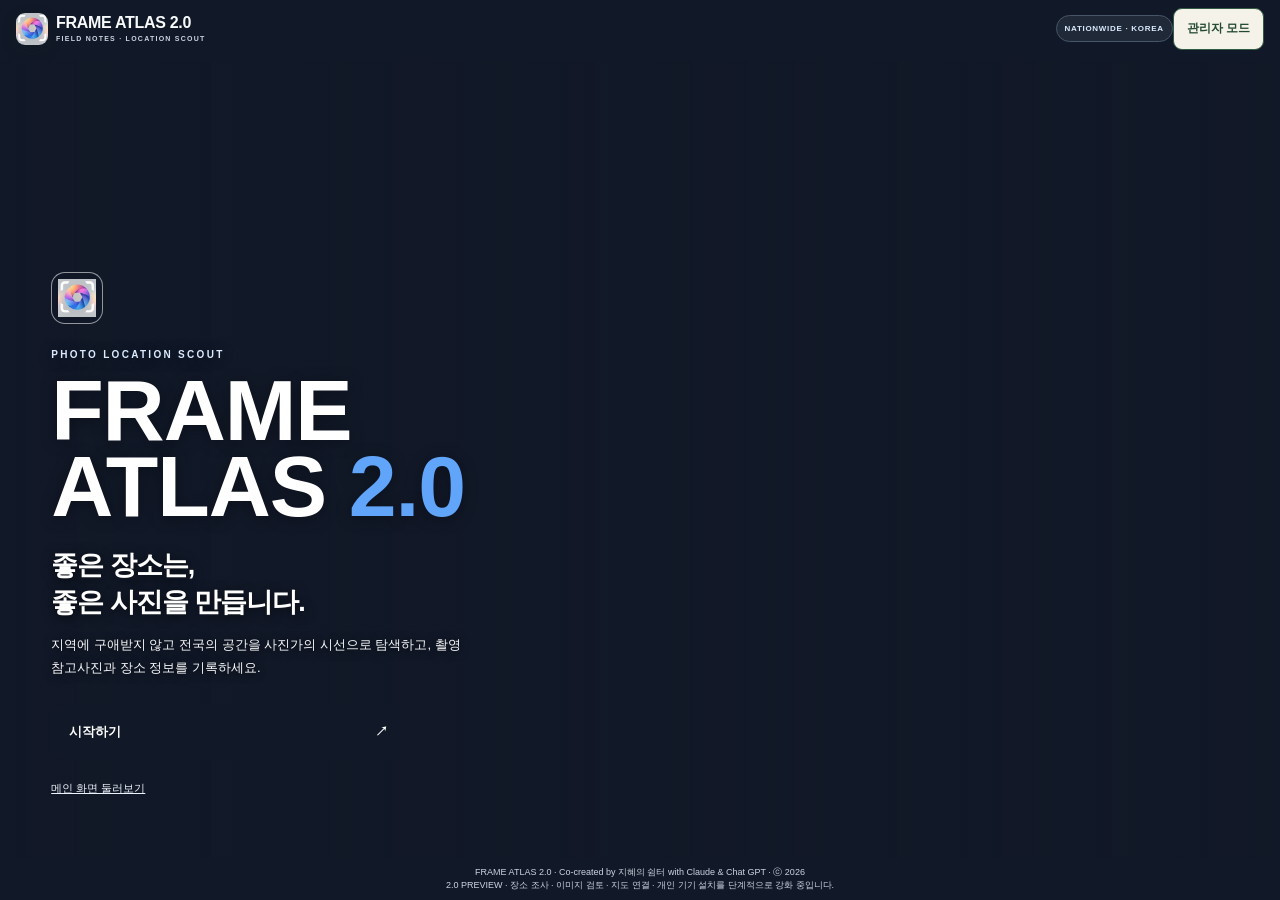
==== commit 3e34a7ea: "Bump FRAME ATLAS 2.0 cache fingerprint to build 124" ====
--- a/v2/index.html
+++ b/v2/index.html
@@ -5,24 +5,24 @@
 <meta name="viewport" content="width=device-width, initial-scale=1, viewport-fit=cover">
 <meta name="theme-color" content="#192a21">
 <meta name="description" content="전국 17개 시·도 전문 사진 촬영 장소, 대형 스튜디오·공연장·건축·영상 로케이션 탐색.">
-<meta name="app-build" content="20261017-122">
+<meta name="app-build" content="20261017-124">
 <meta name="mobile-web-app-capable" content="yes">
 <meta name="apple-mobile-web-app-capable" content="yes">
 <meta name="apple-mobile-web-app-title" content="FRAME ATLAS">
 <meta name="apple-mobile-web-app-status-bar-style" content="black-translucent">
 <meta name="format-detection" content="telephone=no">
 <title>FRAME ATLAS 2.0 · PHOTO LOCATION SCOUT</title>
-<link rel="manifest" href="manifest.webmanifest?v=20261017-122">
-<link rel="icon" type="image/png" href="icons/atlas-icon-512-20261015-64.png?v=20261017-122">
-<link rel="apple-touch-icon" sizes="180x180" href="icons/atlas-icon-180-20261015-64.png?v=20261017-122">
-<link rel="preconnect" href="https://cdn.jsdelivr.net"><link rel="stylesheet" href="https://cdn.jsdelivr.net/gh/orioncactus/pretendard/dist/web/static/pretendard.css"><link rel="stylesheet" href="assets/app.css?v=20261017-122">
+<link rel="manifest" href="manifest.webmanifest?v=20261017-124">
+<link rel="icon" type="image/png" href="icons/atlas-icon-512-20261015-64.png?v=20261017-124">
+<link rel="apple-touch-icon" sizes="180x180" href="icons/atlas-icon-180-20261015-64.png?v=20261017-124">
+<link rel="preconnect" href="https://cdn.jsdelivr.net"><link rel="stylesheet" href="https://cdn.jsdelivr.net/gh/orioncactus/pretendard/dist/web/static/pretendard.css"><link rel="stylesheet" href="assets/app.css?v=20261017-124">
 
 </head>
 <body data-app-view="welcome">
 <div class="wrap">
  <header class="head">
   <a class="brandlock" href="#welcome" id="brandHomeBtn" aria-label="FRAME ATLAS 시작 화면">
-   <img class="brand-icon" src="icons/atlas-icon-512-20261015-64.png?v=20261017-122" alt="">
+   <img class="brand-icon" src="icons/atlas-icon-512-20261015-64.png?v=20261017-124" alt="">
    <span class="brand">FRAME ATLAS 2.0 <small>FIELD NOTES · LOCATION SCOUT</small></span>
   </a>
   <div class="head-actions">
@@ -152,7 +152,7 @@
  
  <section id="welcomeView" class="welcome-screen" hidden>
   <div class="welcome-photo-layer"><img id="welcomeHeroImage" data-image-fallback="true" src="" alt="" referrerpolicy="no-referrer"><div class="welcome-photo-shade"></div></div>
-  <div class="welcome-content"><div class="welcome-logo-mark" aria-label="FRAME ATLAS 아이콘"><img src="icons/atlas-icon-512-20261015-64.png?v=20261017-122" alt=""></div><p class="welcome-kicker">PHOTO LOCATION SCOUT</p><h1>FRAME<br>ATLAS <span>2.0</span></h1><p class="welcome-tagline">좋은 장소는,<br>좋은 사진을 만듭니다.</p><p class="welcome-copy">지역에 구애받지 않고 전국의 공간을 사진가의 시선으로 탐색하고, 촬영 참고사진과 장소 정보를 기록하세요.</p><button class="welcome-start" id="welcomeStartBtn" type="button">시작하기 <span>↗</span></button><button class="welcome-secondary" id="welcomeHomeBtn" type="button">메인 화면 둘러보기</button></div>
+  <div class="welcome-content"><div class="welcome-logo-mark" aria-label="FRAME ATLAS 아이콘"><img src="icons/atlas-icon-512-20261015-64.png?v=20261017-124" alt=""></div><p class="welcome-kicker">PHOTO LOCATION SCOUT</p><h1>FRAME<br>ATLAS <span>2.0</span></h1><p class="welcome-tagline">좋은 장소는,<br>좋은 사진을 만듭니다.</p><p class="welcome-copy">지역에 구애받지 않고 전국의 공간을 사진가의 시선으로 탐색하고, 촬영 참고사진과 장소 정보를 기록하세요.</p><button class="welcome-start" id="welcomeStartBtn" type="button">시작하기 <span>↗</span></button><button class="welcome-secondary" id="welcomeHomeBtn" type="button">메인 화면 둘러보기</button></div>
  </section>
  <section id="mapView" class="app-screen" hidden>
   <div class="screen-heading"><div><p class="eyebrow">EXPLORE / NAVIGATION</p><h1>지도 보기</h1><p>장소를 선택하면 해당 장소의 지도 검색으로 이동합니다.</p></div><span class="screen-count" id="mapCount">34곳</span></div>
@@ -181,7 +181,7 @@
    <button type="button" data-more-action="import"><span class="more-icon">⇧</span><span><b>백업 가져오기</b><small>JSON 백업 불러오기</small></span><span class="more-arrow">›</span></button>
    <button type="button" data-more-action="settings"><span class="more-icon">⚙</span><span><b>설정</b><small>설치 및 기본자료 다시 읽기</small></span><span class="more-arrow">›</span></button>
    <button type="button" data-more-action="welcome"><span class="more-icon">▢</span><span><b>앱 소개</b><small>시작 화면 열기</small></span><span class="more-arrow">›</span></button>
-   <a href="./USER_MANUAL_KO.html?v=20261017-122" target="_blank" rel="noopener noreferrer"><span class="manual-menu-icon">?</span><span class="manual-menu-text"><b>사용자 매뉴얼</b><small>화면별 사용법·백업·문제 해결</small></span><span class="more-arrow">›</span></a>
+   <a href="./USER_MANUAL_KO.html?v=20261017-124" target="_blank" rel="noopener noreferrer"><span class="manual-menu-icon">?</span><span class="manual-menu-text"><b>사용자 매뉴얼</b><small>화면별 사용법·백업·문제 해결</small></span><span class="more-arrow">›</span></a>
   </div>
   <div class="more-banner"><b>좋은 장면은,<br>좋은 장소에서 시작됩니다.</b><span>FRAME ATLAS · SEOUL / GYEONGGI / INCHEON</span></div>
  </section>
@@ -218,6 +218,6 @@
 <dialog id="publishDialog"><h2>GitHub 동기화·게시</h2><p>게시 직전에 GitHub의 최신 카탈로그를 읽고, 이 기기에서 추가한 장소와 다른 기기에서 추가한 장소를 합칩니다. 서로 다른 항목의 수정은 병합하고, 같은 항목을 양쪽에서 다르게 수정했으면 덮어쓰지 않고 멈춰 알려줍니다.</p><div class="statusbar warn">GitHub 토큰은 casio8000/FRAME_ATLAS 저장소 하나에만 Contents 읽기/쓰기 권한을 부여한 토큰을 사용하세요. 개인 기기에서만 사용하고, 아래 선택란을 체크하면 이 기기에만 암호 없이 저장됩니다. 공용 PC에서는 체크하지 마세요.</div><label>GitHub 토큰<input type="password" id="publishToken" autocomplete="off" spellcheck="false" placeholder="github_pat_..." /></label><label class="remember-token-option"><input type="checkbox" id="rememberPublishToken"> 이 기기에 GitHub 토큰 기억하기 (본인 기기에서만)</label><div id="publishStatus" class="statusbar hidden"></div><div class="toolbar"><button type="button" class="btn" id="cancelPublishBtn">취소</button><button type="button" class="btn primary" id="confirmPublishBtn">동기화 시작</button></div></dialog>
  <footer class="footer">FRAME ATLAS 2.0 · Co-created by 지혜의 쉼터 with Claude &amp; Chat GPT · ⓒ 2026<br>2.0 PREVIEW · 장소 조사 · 이미지 검토 · 지도 연결 · 개인 기기 설치를 단계적으로 강화 중입니다.</footer>
 </div>
-<script defer src="assets/app.js?v=20261017-122"></script>
+<script defer src="assets/app.js?v=20261017-124"></script>
 </body>
 </html>
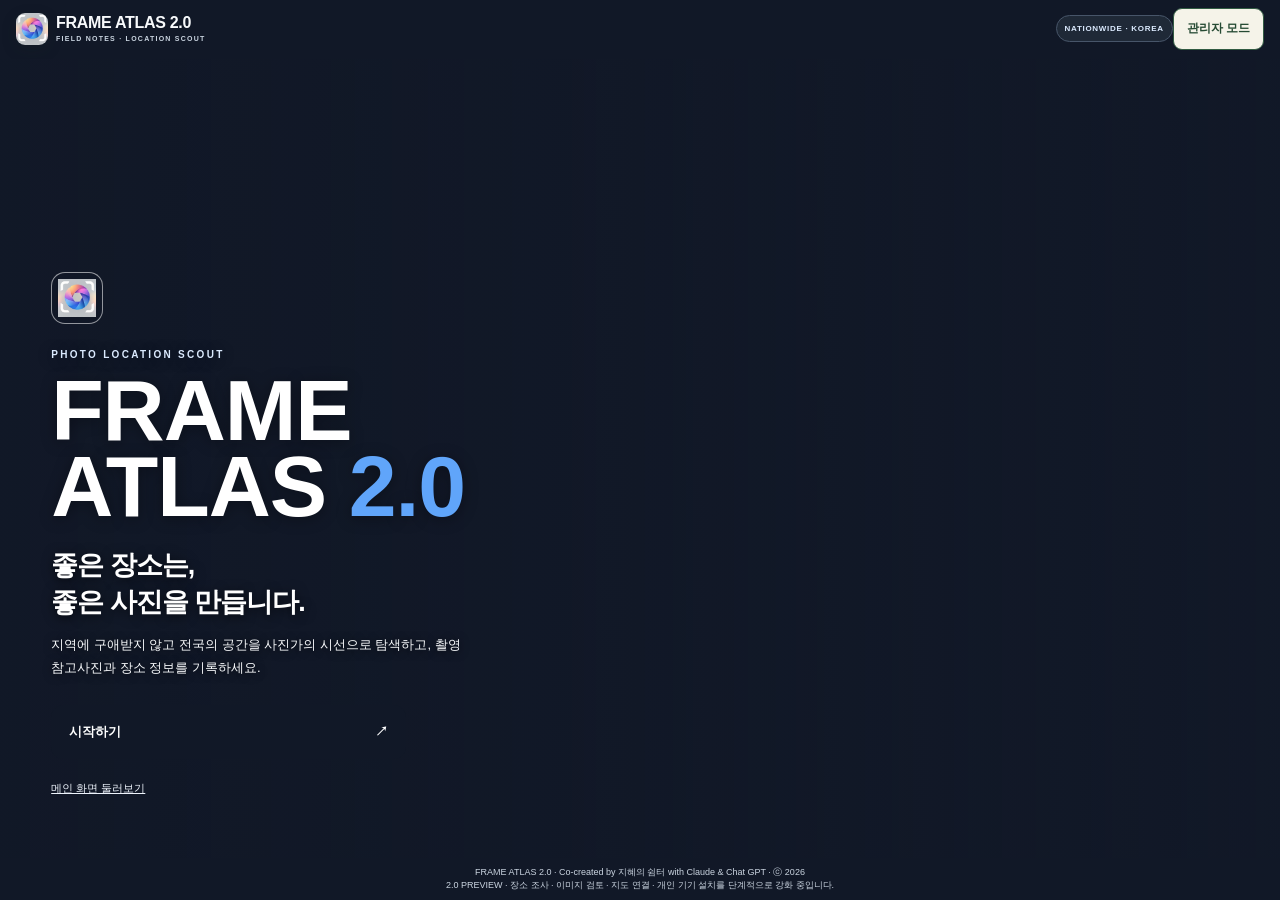
==== commit 621c4f1c: "Refresh manual cache key after photo review update" ====
--- a/v2/index.html
+++ b/v2/index.html
@@ -181,7 +181,7 @@
    <button type="button" data-more-action="import"><span class="more-icon">⇧</span><span><b>백업 가져오기</b><small>JSON 백업 불러오기</small></span><span class="more-arrow">›</span></button>
    <button type="button" data-more-action="settings"><span class="more-icon">⚙</span><span><b>설정</b><small>설치 및 기본자료 다시 읽기</small></span><span class="more-arrow">›</span></button>
    <button type="button" data-more-action="welcome"><span class="more-icon">▢</span><span><b>앱 소개</b><small>시작 화면 열기</small></span><span class="more-arrow">›</span></button>
-   <a href="./USER_MANUAL_KO.html?v=20261017-124" target="_blank" rel="noopener noreferrer"><span class="manual-menu-icon">?</span><span class="manual-menu-text"><b>사용자 매뉴얼</b><small>화면별 사용법·백업·문제 해결</small></span><span class="more-arrow">›</span></a>
+   <a href="./USER_MANUAL_KO.html?v=20261017-126" target="_blank" rel="noopener noreferrer"><span class="manual-menu-icon">?</span><span class="manual-menu-text"><b>사용자 매뉴얼</b><small>화면별 사용법·백업·문제 해결</small></span><span class="more-arrow">›</span></a>
   </div>
   <div class="more-banner"><b>좋은 장면은,<br>좋은 장소에서 시작됩니다.</b><span>FRAME ATLAS · SEOUL / GYEONGGI / INCHEON</span></div>
  </section>
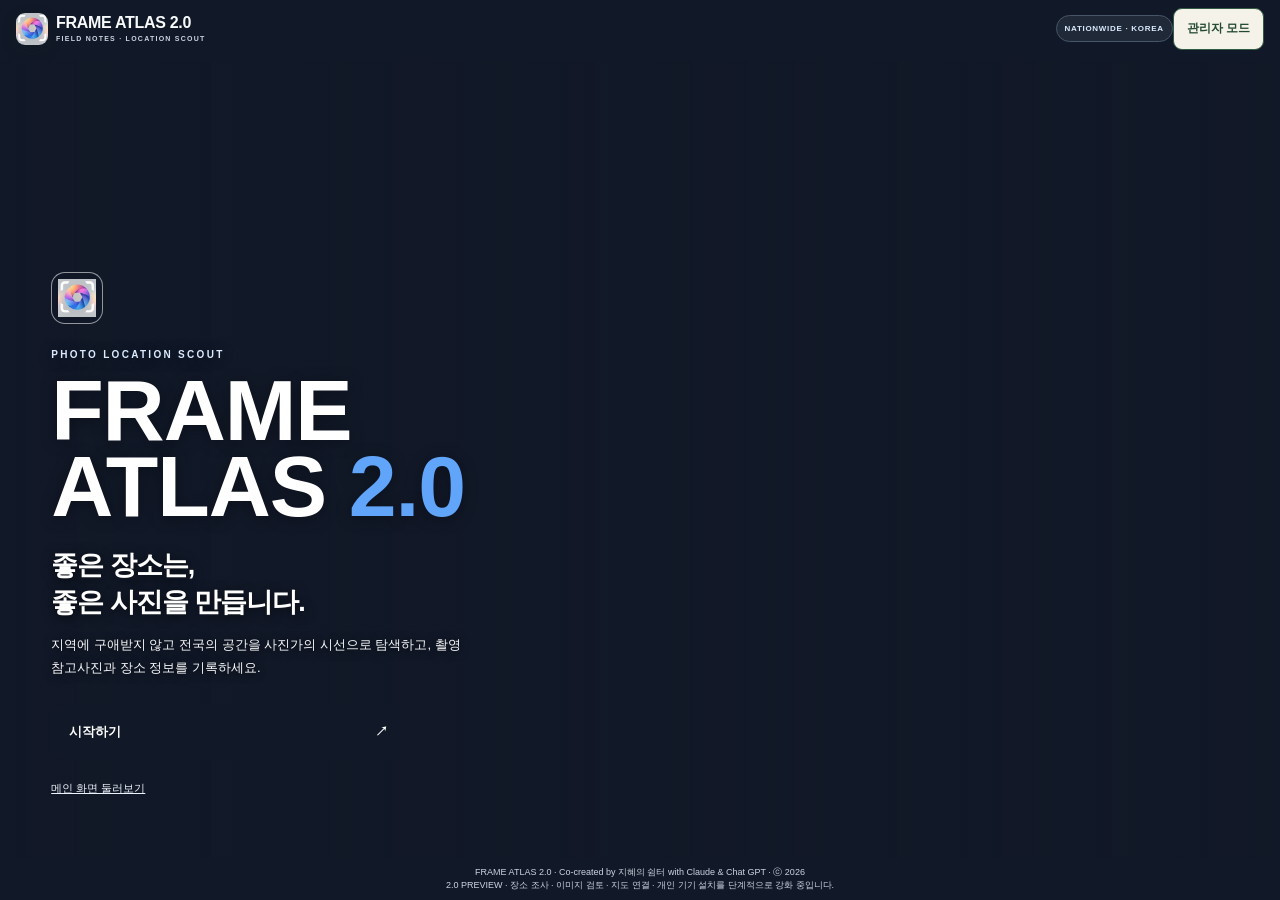
==== commit cdecb520: "Bump app shell asset URLs to build 20261017-127" ====
--- a/v2/index.html
+++ b/v2/index.html
@@ -5,24 +5,24 @@
 <meta name="viewport" content="width=device-width, initial-scale=1, viewport-fit=cover">
 <meta name="theme-color" content="#192a21">
 <meta name="description" content="전국 17개 시·도 전문 사진 촬영 장소, 대형 스튜디오·공연장·건축·영상 로케이션 탐색.">
-<meta name="app-build" content="20261017-124">
+<meta name="app-build" content="20261017-127">
 <meta name="mobile-web-app-capable" content="yes">
 <meta name="apple-mobile-web-app-capable" content="yes">
 <meta name="apple-mobile-web-app-title" content="FRAME ATLAS">
 <meta name="apple-mobile-web-app-status-bar-style" content="black-translucent">
 <meta name="format-detection" content="telephone=no">
 <title>FRAME ATLAS 2.0 · PHOTO LOCATION SCOUT</title>
-<link rel="manifest" href="manifest.webmanifest?v=20261017-124">
-<link rel="icon" type="image/png" href="icons/atlas-icon-512-20261015-64.png?v=20261017-124">
-<link rel="apple-touch-icon" sizes="180x180" href="icons/atlas-icon-180-20261015-64.png?v=20261017-124">
-<link rel="preconnect" href="https://cdn.jsdelivr.net"><link rel="stylesheet" href="https://cdn.jsdelivr.net/gh/orioncactus/pretendard/dist/web/static/pretendard.css"><link rel="stylesheet" href="assets/app.css?v=20261017-124">
+<link rel="manifest" href="manifest.webmanifest?v=20261017-127">
+<link rel="icon" type="image/png" href="icons/atlas-icon-512-20261015-64.png?v=20261017-127">
+<link rel="apple-touch-icon" sizes="180x180" href="icons/atlas-icon-180-20261015-64.png?v=20261017-127">
+<link rel="preconnect" href="https://cdn.jsdelivr.net"><link rel="stylesheet" href="https://cdn.jsdelivr.net/gh/orioncactus/pretendard/dist/web/static/pretendard.css"><link rel="stylesheet" href="assets/app.css?v=20261017-127">
 
 </head>
 <body data-app-view="welcome">
 <div class="wrap">
  <header class="head">
   <a class="brandlock" href="#welcome" id="brandHomeBtn" aria-label="FRAME ATLAS 시작 화면">
-   <img class="brand-icon" src="icons/atlas-icon-512-20261015-64.png?v=20261017-124" alt="">
+   <img class="brand-icon" src="icons/atlas-icon-512-20261015-64.png?v=20261017-127" alt="">
    <span class="brand">FRAME ATLAS 2.0 <small>FIELD NOTES · LOCATION SCOUT</small></span>
   </a>
   <div class="head-actions">
@@ -152,7 +152,7 @@
  
  <section id="welcomeView" class="welcome-screen" hidden>
   <div class="welcome-photo-layer"><img id="welcomeHeroImage" data-image-fallback="true" src="" alt="" referrerpolicy="no-referrer"><div class="welcome-photo-shade"></div></div>
-  <div class="welcome-content"><div class="welcome-logo-mark" aria-label="FRAME ATLAS 아이콘"><img src="icons/atlas-icon-512-20261015-64.png?v=20261017-124" alt=""></div><p class="welcome-kicker">PHOTO LOCATION SCOUT</p><h1>FRAME<br>ATLAS <span>2.0</span></h1><p class="welcome-tagline">좋은 장소는,<br>좋은 사진을 만듭니다.</p><p class="welcome-copy">지역에 구애받지 않고 전국의 공간을 사진가의 시선으로 탐색하고, 촬영 참고사진과 장소 정보를 기록하세요.</p><button class="welcome-start" id="welcomeStartBtn" type="button">시작하기 <span>↗</span></button><button class="welcome-secondary" id="welcomeHomeBtn" type="button">메인 화면 둘러보기</button></div>
+  <div class="welcome-content"><div class="welcome-logo-mark" aria-label="FRAME ATLAS 아이콘"><img src="icons/atlas-icon-512-20261015-64.png?v=20261017-127" alt=""></div><p class="welcome-kicker">PHOTO LOCATION SCOUT</p><h1>FRAME<br>ATLAS <span>2.0</span></h1><p class="welcome-tagline">좋은 장소는,<br>좋은 사진을 만듭니다.</p><p class="welcome-copy">지역에 구애받지 않고 전국의 공간을 사진가의 시선으로 탐색하고, 촬영 참고사진과 장소 정보를 기록하세요.</p><button class="welcome-start" id="welcomeStartBtn" type="button">시작하기 <span>↗</span></button><button class="welcome-secondary" id="welcomeHomeBtn" type="button">메인 화면 둘러보기</button></div>
  </section>
  <section id="mapView" class="app-screen" hidden>
   <div class="screen-heading"><div><p class="eyebrow">EXPLORE / NAVIGATION</p><h1>지도 보기</h1><p>장소를 선택하면 해당 장소의 지도 검색으로 이동합니다.</p></div><span class="screen-count" id="mapCount">34곳</span></div>
@@ -181,7 +181,7 @@
    <button type="button" data-more-action="import"><span class="more-icon">⇧</span><span><b>백업 가져오기</b><small>JSON 백업 불러오기</small></span><span class="more-arrow">›</span></button>
    <button type="button" data-more-action="settings"><span class="more-icon">⚙</span><span><b>설정</b><small>설치 및 기본자료 다시 읽기</small></span><span class="more-arrow">›</span></button>
    <button type="button" data-more-action="welcome"><span class="more-icon">▢</span><span><b>앱 소개</b><small>시작 화면 열기</small></span><span class="more-arrow">›</span></button>
-   <a href="./USER_MANUAL_KO.html?v=20261017-126" target="_blank" rel="noopener noreferrer"><span class="manual-menu-icon">?</span><span class="manual-menu-text"><b>사용자 매뉴얼</b><small>화면별 사용법·백업·문제 해결</small></span><span class="more-arrow">›</span></a>
+   <a href="./USER_MANUAL_KO.html?v=20261017-127" target="_blank" rel="noopener noreferrer"><span class="manual-menu-icon">?</span><span class="manual-menu-text"><b>사용자 매뉴얼</b><small>화면별 사용법·백업·문제 해결</small></span><span class="more-arrow">›</span></a>
   </div>
   <div class="more-banner"><b>좋은 장면은,<br>좋은 장소에서 시작됩니다.</b><span>FRAME ATLAS · SEOUL / GYEONGGI / INCHEON</span></div>
  </section>
@@ -218,6 +218,6 @@
 <dialog id="publishDialog"><h2>GitHub 동기화·게시</h2><p>게시 직전에 GitHub의 최신 카탈로그를 읽고, 이 기기에서 추가한 장소와 다른 기기에서 추가한 장소를 합칩니다. 서로 다른 항목의 수정은 병합하고, 같은 항목을 양쪽에서 다르게 수정했으면 덮어쓰지 않고 멈춰 알려줍니다.</p><div class="statusbar warn">GitHub 토큰은 casio8000/FRAME_ATLAS 저장소 하나에만 Contents 읽기/쓰기 권한을 부여한 토큰을 사용하세요. 개인 기기에서만 사용하고, 아래 선택란을 체크하면 이 기기에만 암호 없이 저장됩니다. 공용 PC에서는 체크하지 마세요.</div><label>GitHub 토큰<input type="password" id="publishToken" autocomplete="off" spellcheck="false" placeholder="github_pat_..." /></label><label class="remember-token-option"><input type="checkbox" id="rememberPublishToken"> 이 기기에 GitHub 토큰 기억하기 (본인 기기에서만)</label><div id="publishStatus" class="statusbar hidden"></div><div class="toolbar"><button type="button" class="btn" id="cancelPublishBtn">취소</button><button type="button" class="btn primary" id="confirmPublishBtn">동기화 시작</button></div></dialog>
  <footer class="footer">FRAME ATLAS 2.0 · Co-created by 지혜의 쉼터 with Claude &amp; Chat GPT · ⓒ 2026<br>2.0 PREVIEW · 장소 조사 · 이미지 검토 · 지도 연결 · 개인 기기 설치를 단계적으로 강화 중입니다.</footer>
 </div>
-<script defer src="assets/app.js?v=20261017-124"></script>
+<script defer src="assets/app.js?v=20261017-127"></script>
 </body>
 </html>
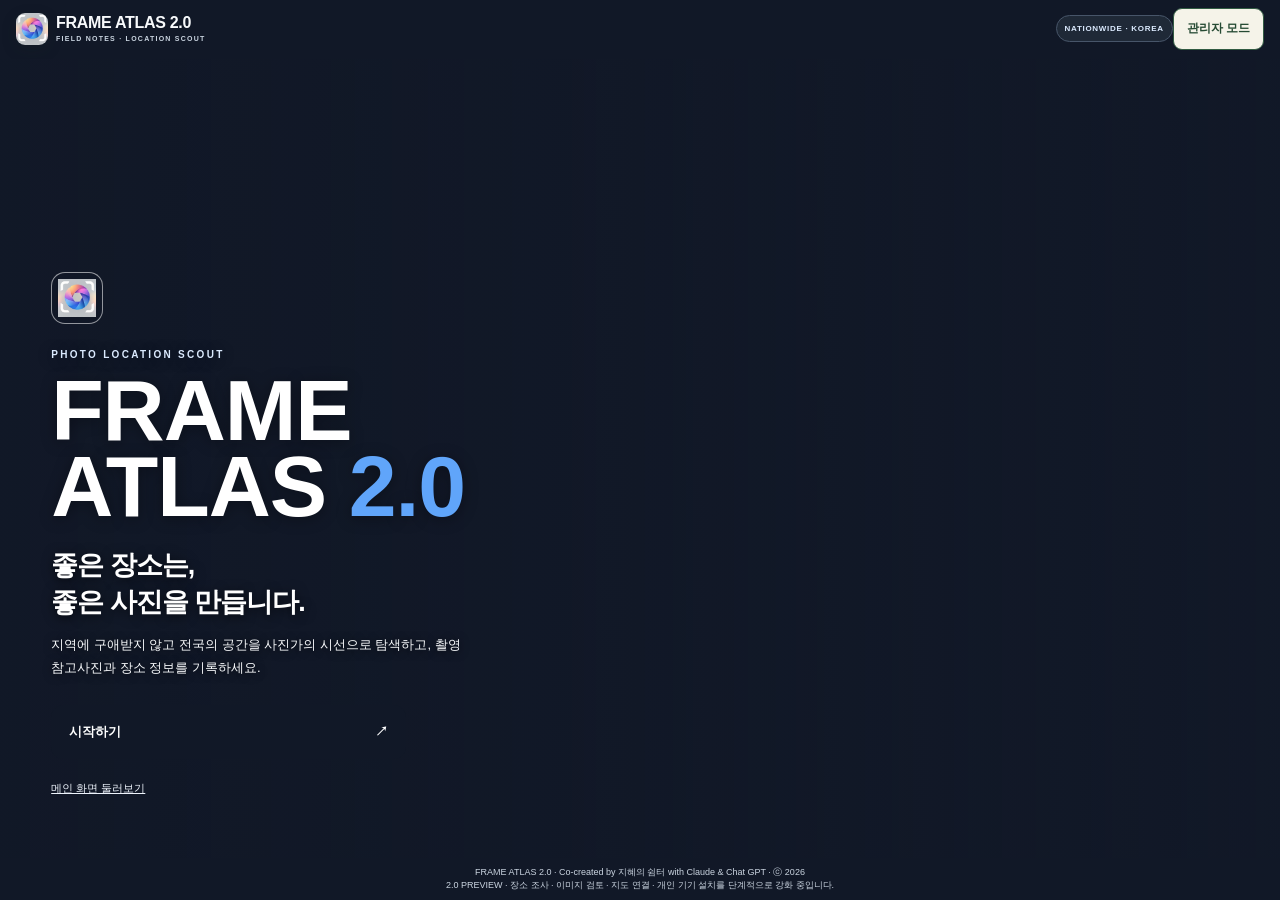
==== commit ccb10da0: "Refresh v2 shell and manual cache key to build 129" ====
--- a/v2/index.html
+++ b/v2/index.html
@@ -5,24 +5,24 @@
 <meta name="viewport" content="width=device-width, initial-scale=1, viewport-fit=cover">
 <meta name="theme-color" content="#192a21">
 <meta name="description" content="전국 17개 시·도 전문 사진 촬영 장소, 대형 스튜디오·공연장·건축·영상 로케이션 탐색.">
-<meta name="app-build" content="20261017-127">
+<meta name="app-build" content="20261017-129">
 <meta name="mobile-web-app-capable" content="yes">
 <meta name="apple-mobile-web-app-capable" content="yes">
 <meta name="apple-mobile-web-app-title" content="FRAME ATLAS">
 <meta name="apple-mobile-web-app-status-bar-style" content="black-translucent">
 <meta name="format-detection" content="telephone=no">
 <title>FRAME ATLAS 2.0 · PHOTO LOCATION SCOUT</title>
-<link rel="manifest" href="manifest.webmanifest?v=20261017-127">
-<link rel="icon" type="image/png" href="icons/atlas-icon-512-20261015-64.png?v=20261017-127">
-<link rel="apple-touch-icon" sizes="180x180" href="icons/atlas-icon-180-20261015-64.png?v=20261017-127">
-<link rel="preconnect" href="https://cdn.jsdelivr.net"><link rel="stylesheet" href="https://cdn.jsdelivr.net/gh/orioncactus/pretendard/dist/web/static/pretendard.css"><link rel="stylesheet" href="assets/app.css?v=20261017-127">
+<link rel="manifest" href="manifest.webmanifest?v=20261017-129">
+<link rel="icon" type="image/png" href="icons/atlas-icon-512-20261015-64.png?v=20261017-129">
+<link rel="apple-touch-icon" sizes="180x180" href="icons/atlas-icon-180-20261015-64.png?v=20261017-129">
+<link rel="preconnect" href="https://cdn.jsdelivr.net"><link rel="stylesheet" href="https://cdn.jsdelivr.net/gh/orioncactus/pretendard/dist/web/static/pretendard.css"><link rel="stylesheet" href="assets/app.css?v=20261017-129">
 
 </head>
 <body data-app-view="welcome">
 <div class="wrap">
  <header class="head">
   <a class="brandlock" href="#welcome" id="brandHomeBtn" aria-label="FRAME ATLAS 시작 화면">
-   <img class="brand-icon" src="icons/atlas-icon-512-20261015-64.png?v=20261017-127" alt="">
+   <img class="brand-icon" src="icons/atlas-icon-512-20261015-64.png?v=20261017-129" alt="">
    <span class="brand">FRAME ATLAS 2.0 <small>FIELD NOTES · LOCATION SCOUT</small></span>
   </a>
   <div class="head-actions">
@@ -152,7 +152,7 @@
  
  <section id="welcomeView" class="welcome-screen" hidden>
   <div class="welcome-photo-layer"><img id="welcomeHeroImage" data-image-fallback="true" src="" alt="" referrerpolicy="no-referrer"><div class="welcome-photo-shade"></div></div>
-  <div class="welcome-content"><div class="welcome-logo-mark" aria-label="FRAME ATLAS 아이콘"><img src="icons/atlas-icon-512-20261015-64.png?v=20261017-127" alt=""></div><p class="welcome-kicker">PHOTO LOCATION SCOUT</p><h1>FRAME<br>ATLAS <span>2.0</span></h1><p class="welcome-tagline">좋은 장소는,<br>좋은 사진을 만듭니다.</p><p class="welcome-copy">지역에 구애받지 않고 전국의 공간을 사진가의 시선으로 탐색하고, 촬영 참고사진과 장소 정보를 기록하세요.</p><button class="welcome-start" id="welcomeStartBtn" type="button">시작하기 <span>↗</span></button><button class="welcome-secondary" id="welcomeHomeBtn" type="button">메인 화면 둘러보기</button></div>
+  <div class="welcome-content"><div class="welcome-logo-mark" aria-label="FRAME ATLAS 아이콘"><img src="icons/atlas-icon-512-20261015-64.png?v=20261017-129" alt=""></div><p class="welcome-kicker">PHOTO LOCATION SCOUT</p><h1>FRAME<br>ATLAS <span>2.0</span></h1><p class="welcome-tagline">좋은 장소는,<br>좋은 사진을 만듭니다.</p><p class="welcome-copy">지역에 구애받지 않고 전국의 공간을 사진가의 시선으로 탐색하고, 촬영 참고사진과 장소 정보를 기록하세요.</p><button class="welcome-start" id="welcomeStartBtn" type="button">시작하기 <span>↗</span></button><button class="welcome-secondary" id="welcomeHomeBtn" type="button">메인 화면 둘러보기</button></div>
  </section>
  <section id="mapView" class="app-screen" hidden>
   <div class="screen-heading"><div><p class="eyebrow">EXPLORE / NAVIGATION</p><h1>지도 보기</h1><p>장소를 선택하면 해당 장소의 지도 검색으로 이동합니다.</p></div><span class="screen-count" id="mapCount">34곳</span></div>
@@ -181,7 +181,7 @@
    <button type="button" data-more-action="import"><span class="more-icon">⇧</span><span><b>백업 가져오기</b><small>JSON 백업 불러오기</small></span><span class="more-arrow">›</span></button>
    <button type="button" data-more-action="settings"><span class="more-icon">⚙</span><span><b>설정</b><small>설치 및 기본자료 다시 읽기</small></span><span class="more-arrow">›</span></button>
    <button type="button" data-more-action="welcome"><span class="more-icon">▢</span><span><b>앱 소개</b><small>시작 화면 열기</small></span><span class="more-arrow">›</span></button>
-   <a href="./USER_MANUAL_KO.html?v=20261017-127" target="_blank" rel="noopener noreferrer"><span class="manual-menu-icon">?</span><span class="manual-menu-text"><b>사용자 매뉴얼</b><small>화면별 사용법·백업·문제 해결</small></span><span class="more-arrow">›</span></a>
+   <a href="./USER_MANUAL_KO.html?v=20261017-129" target="_blank" rel="noopener noreferrer"><span class="manual-menu-icon">?</span><span class="manual-menu-text"><b>사용자 매뉴얼</b><small>화면별 사용법·백업·문제 해결</small></span><span class="more-arrow">›</span></a>
   </div>
   <div class="more-banner"><b>좋은 장면은,<br>좋은 장소에서 시작됩니다.</b><span>FRAME ATLAS · SEOUL / GYEONGGI / INCHEON</span></div>
  </section>
@@ -218,6 +218,6 @@
 <dialog id="publishDialog"><h2>GitHub 동기화·게시</h2><p>게시 직전에 GitHub의 최신 카탈로그를 읽고, 이 기기에서 추가한 장소와 다른 기기에서 추가한 장소를 합칩니다. 서로 다른 항목의 수정은 병합하고, 같은 항목을 양쪽에서 다르게 수정했으면 덮어쓰지 않고 멈춰 알려줍니다.</p><div class="statusbar warn">GitHub 토큰은 casio8000/FRAME_ATLAS 저장소 하나에만 Contents 읽기/쓰기 권한을 부여한 토큰을 사용하세요. 개인 기기에서만 사용하고, 아래 선택란을 체크하면 이 기기에만 암호 없이 저장됩니다. 공용 PC에서는 체크하지 마세요.</div><label>GitHub 토큰<input type="password" id="publishToken" autocomplete="off" spellcheck="false" placeholder="github_pat_..." /></label><label class="remember-token-option"><input type="checkbox" id="rememberPublishToken"> 이 기기에 GitHub 토큰 기억하기 (본인 기기에서만)</label><div id="publishStatus" class="statusbar hidden"></div><div class="toolbar"><button type="button" class="btn" id="cancelPublishBtn">취소</button><button type="button" class="btn primary" id="confirmPublishBtn">동기화 시작</button></div></dialog>
  <footer class="footer">FRAME ATLAS 2.0 · Co-created by 지혜의 쉼터 with Claude &amp; Chat GPT · ⓒ 2026<br>2.0 PREVIEW · 장소 조사 · 이미지 검토 · 지도 연결 · 개인 기기 설치를 단계적으로 강화 중입니다.</footer>
 </div>
-<script defer src="assets/app.js?v=20261017-127"></script>
+<script defer src="assets/app.js?v=20261017-129"></script>
 </body>
 </html>
